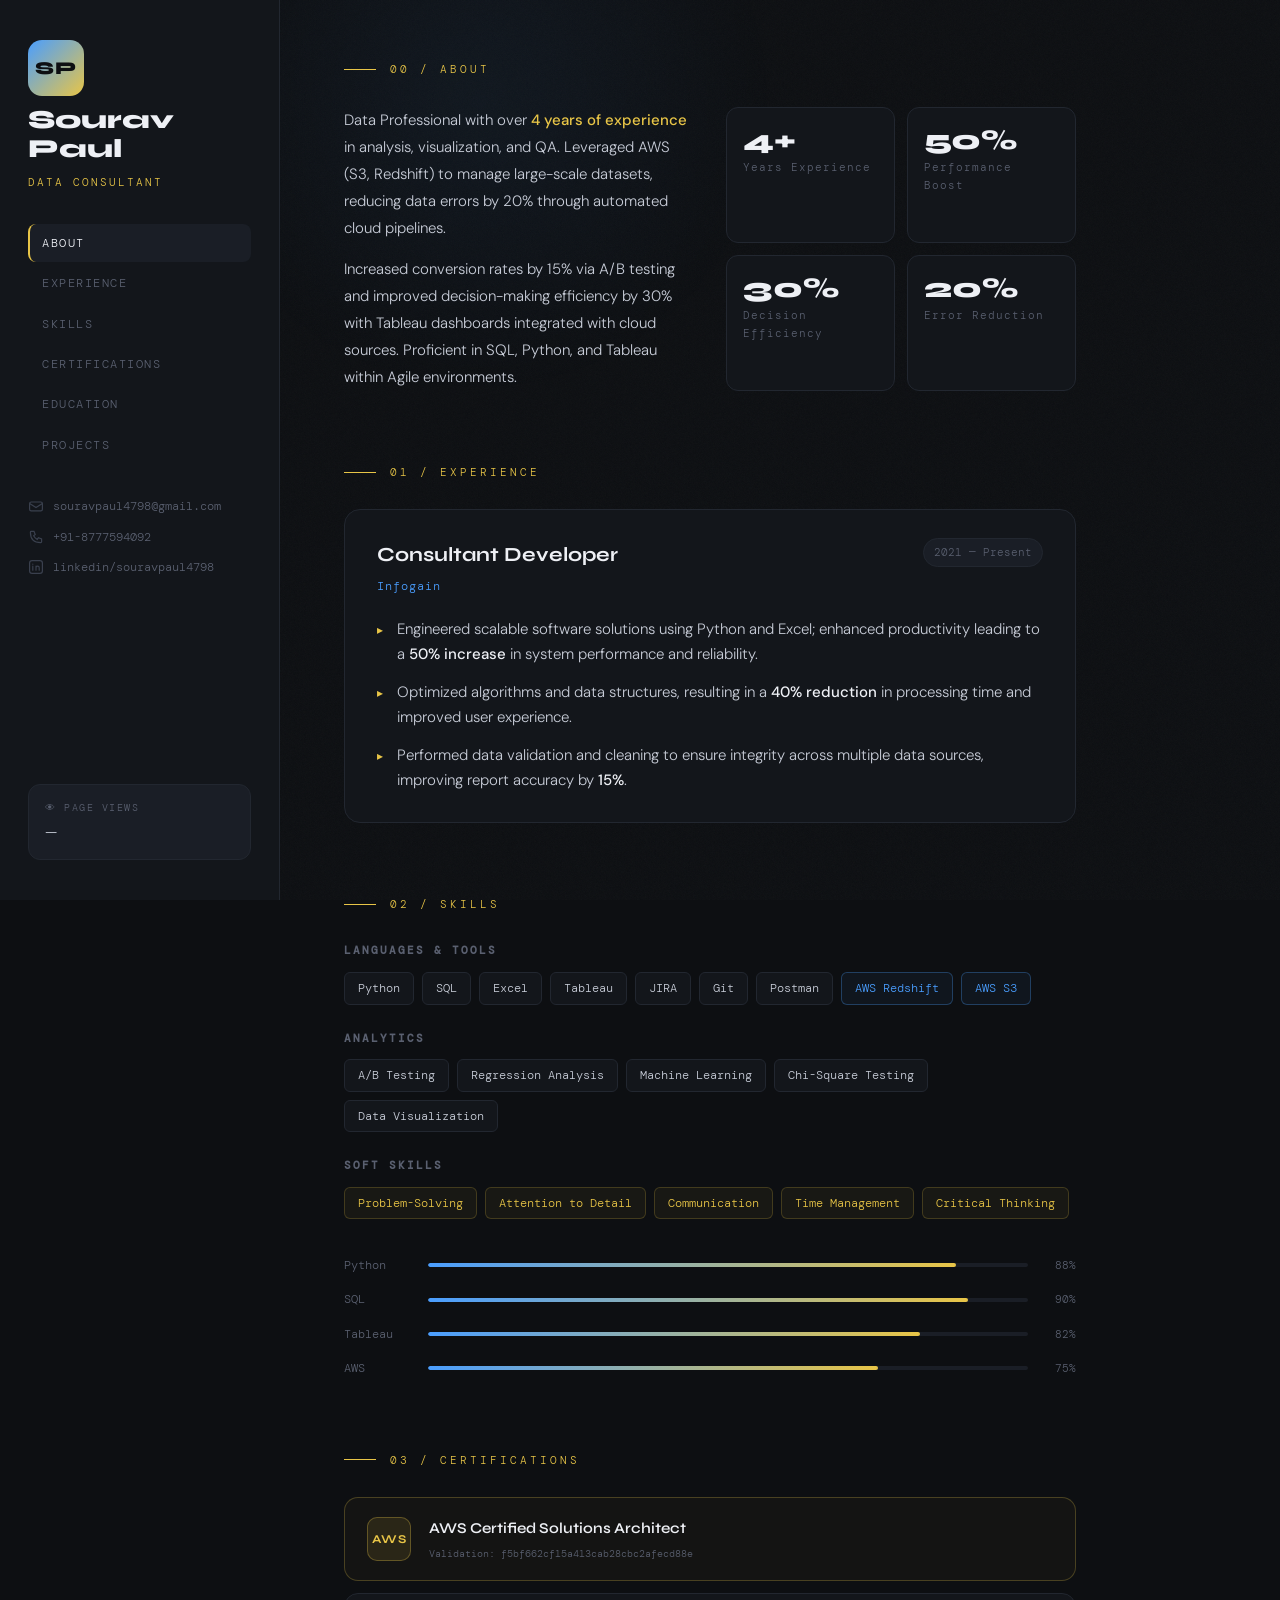
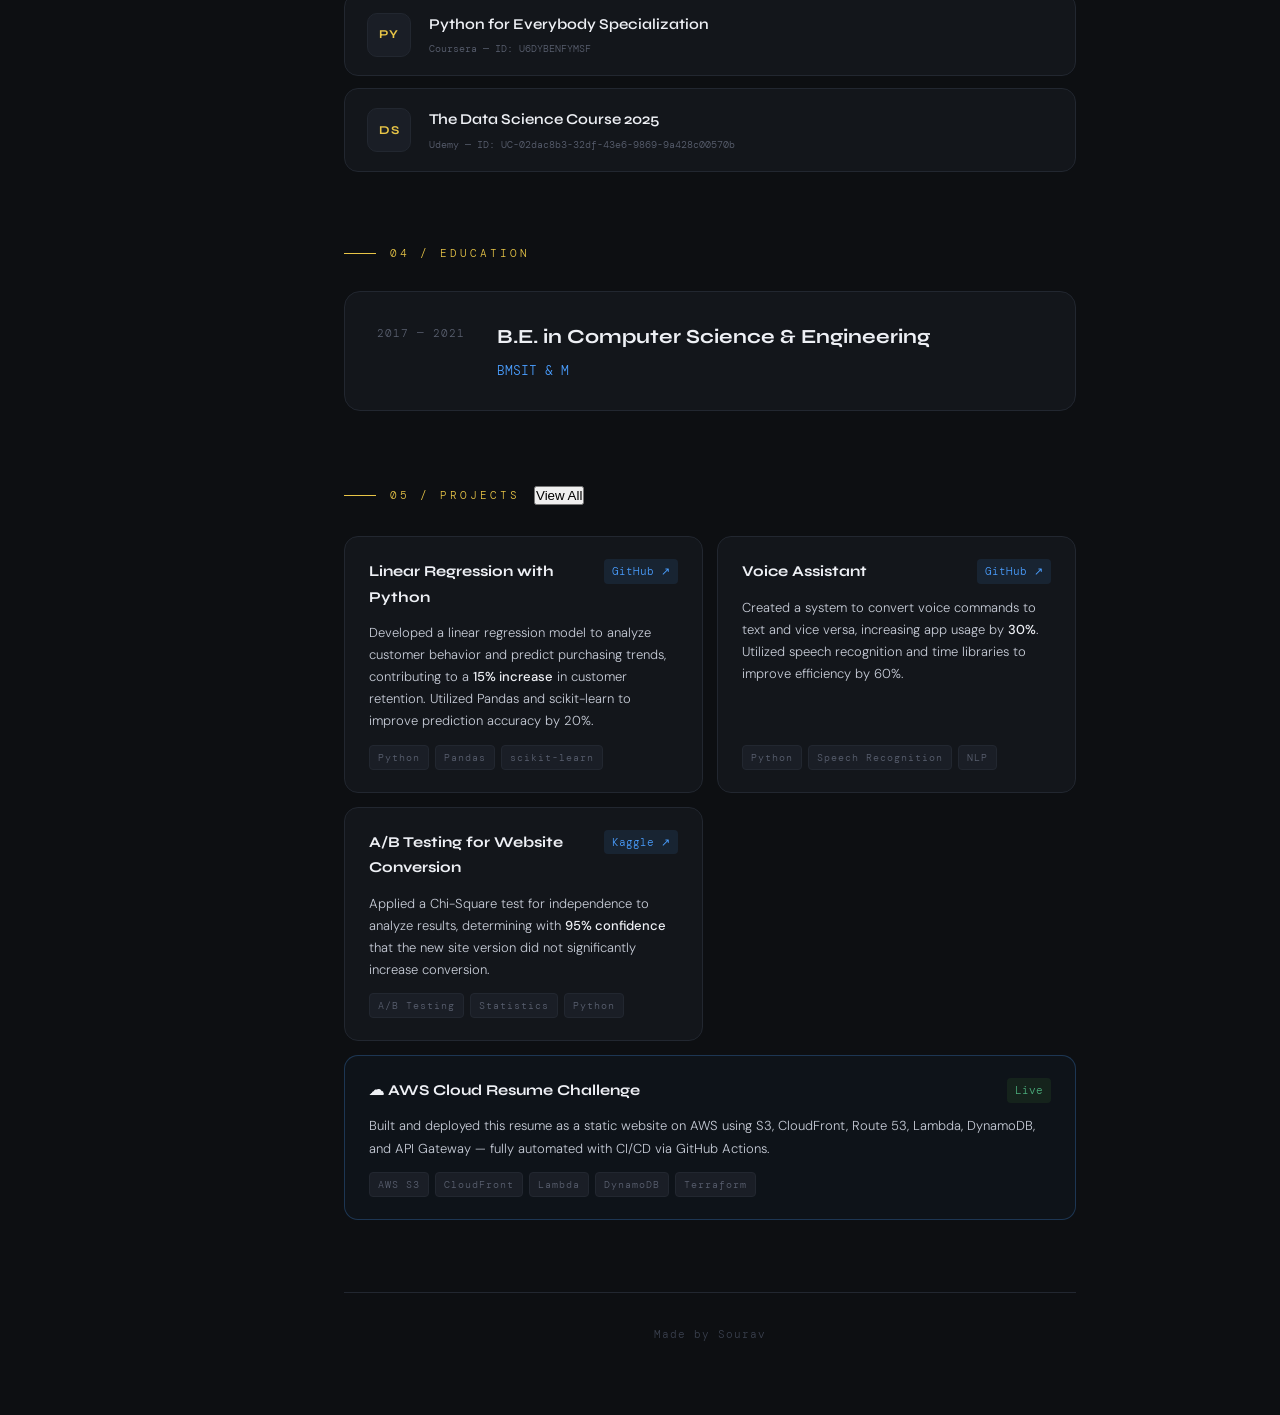
==== frontend/index.html @ 85e900c9 "Update index.html" ====
<!DOCTYPE html>
<html lang="en">
<head>
  <meta charset="UTF-8" />
  <meta name="viewport" content="width=device-width, initial-scale=2.0" />
  <title>Sourav Paul — Data Consultant</title>
  <link rel="stylesheet" href="style.css" />
  <link rel="preconnect" href="https://fonts.googleapis.com" />
  <link rel="preconnect" href="https://fonts.gstatic.com" crossorigin />
  <link href="https://fonts.googleapis.com/css2?family=Syne:wght@400;600;700;800&family=DM+Mono:wght@300;400&family=DM+Sans:wght@300;400;500&display=swap" rel="stylesheet" />
</head>
<body>

  <div class="grain"></div>
  <div>   </div>
  <div class="bg-glow"></div>

  <div class="layout">

    <!-- SIDEBAR -->
    <aside class="sidebar">
      <div class="sidebar-top">
        <div class="avatar">SP</div>
        <h1 class="name">Sourav<br/>Paul</h1>
        <p class="role">Data Consultant</p>
        
      </div>

      <nav class="sidenav">
        <a href="#about"          class="nav-item active" data-section="about">About</a>
        <a href="#experience"     class="nav-item" data-section="experience">Experience</a>
        <a href="#skills"         class="nav-item" data-section="skills">Skills</a>
        <a href="#certifications" class="nav-item" data-section="certifications">Certifications</a>
        <a href="#education"      class="nav-item" data-section="education">Education</a>
        <a href="#projects"       class="nav-item" data-section="projects">Projects</a>
      </nav>

      <div class="contact-list">
        <a href="mailto:souravpaul4798@gmail.com" class="contact-row">
          <svg viewBox="0 0 20 20" fill="none"><rect x="2" y="5" width="16" height="11" rx="2" stroke="currentColor" stroke-width="1.5"/><path d="M2 7l8 5 8-5" stroke="currentColor" stroke-width="1.5"/></svg>
          souravpaul4798@gmail.com
        </a>
        <a href="tel:+918777594092" class="contact-row">
          <svg viewBox="0 0 20 20" fill="none"><path d="M4 3h3.5l1.5 4-2 1.5a11 11 0 004.5 4.5L13 11l4 1.5V16a1 1 0 01-1 1C7.16 17 3 12.84 3 4a1 1 0 011-1z" stroke="currentColor" stroke-width="1.5"/></svg>
          +91-8777594092
        </a>
        <a href="https://linkedin.com/in/souravpaul4798" target="_blank" class="contact-row">
          <svg viewBox="0 0 20 20" fill="none"><rect x="2" y="2" width="16" height="16" rx="3" stroke="currentColor" stroke-width="1.5"/><path d="M6 9v5M6 6.5v.01M10 14v-3a2 2 0 014 0v3M10 9v5" stroke="currentColor" stroke-width="1.5" stroke-linecap="round"/></svg>
          linkedin/souravpaul4798
        </a>
      </div>

      <div class="visitor-wrap">
        <div class="visitor-box">
          <span class="visitor-label">👁 Page Views</span>
          <span class="visitor_count" id="visitor_count">—</span>
        </div>
      </div>
    </aside>

    <!-- MAIN -->
    <main class="main">

      <!-- About -->
      <section id="about" class="section reveal">
        <div class="section-label">
          <span class="label-line"></span>
          <span class="label-text">00 / About</span>
        </div>
        <div class="about-grid">
          <div class="about-text">
            <p>Data Professional with over <mark>4 years of experience</mark> in analysis, visualization, and QA. Leveraged AWS (S3, Redshift) to manage large-scale datasets, reducing data errors by 20% through automated cloud pipelines.</p>
            <p>Increased conversion rates by 15% via A/B testing and improved decision-making efficiency by 30% with Tableau dashboards integrated with cloud sources. Proficient in SQL, Python, and Tableau within Agile environments.</p>
          </div>
          <div class="stats-grid">
            <div class="stat-card">
              <span class="stat-num">4+</span>
              <span class="stat-desc">Years Experience</span>
            </div>
            <div class="stat-card">
              <span class="stat-num">50%</span>
              <span class="stat-desc">Performance Boost</span>
            </div>
            <div class="stat-card">
              <span class="stat-num">30%</span>
              <span class="stat-desc">Decision Efficiency</span>
            </div>
            <div class="stat-card">
              <span class="stat-num">20%</span>
              <span class="stat-desc">Error Reduction</span>
            </div>
          </div>
        </div>
      </section>

      <!-- Experience -->
      <section id="experience" class="section reveal">
        <div class="section-label">
          <span class="label-line"></span>
          <span class="label-text">01 / Experience</span>
        </div>
        <div class="exp-card">
          <div class="exp-header">
            <div>
              <h3 class="exp-title">Consultant Developer</h3>
              <span class="exp-company">Infogain</span>
            </div>
            <span class="exp-date">2021 — Present</span>
          </div>
          <ul class="exp-list">
            <li>Engineered scalable software solutions using Python and Excel; enhanced productivity leading to a <strong>50% increase</strong> in system performance and reliability.</li>
            <li>Optimized algorithms and data structures, resulting in a <strong>40% reduction</strong> in processing time and improved user experience.</li>
            <li>Performed data validation and cleaning to ensure integrity across multiple data sources, improving report accuracy by <strong>15%</strong>.</li>
          </ul>
        </div>
      </section>

      <!-- Skills -->
      <section id="skills" class="section reveal">
        <div class="section-label">
          <span class="label-line"></span>
          <span class="label-text">02 / Skills</span>
        </div>
        <div class="skills-grid">
          <div class="skill-group">
            <h4 class="skill-group-title">Languages &amp; Tools</h4>
            <div class="tag-row">
              <span class="tag">Python</span>
              <span class="tag">SQL</span>
              <span class="tag">Excel</span>
              <span class="tag">Tableau</span>
              <span class="tag">JIRA</span>
              <span class="tag">Git</span>
              <span class="tag">Postman</span>
              <span class="tag tag-accent">AWS Redshift</span>
              <span class="tag tag-accent">AWS S3</span>
            </div>
          </div>
          <div class="skill-group">
            <h4 class="skill-group-title">Analytics</h4>
            <div class="tag-row">
              <span class="tag">A/B Testing</span>
              <span class="tag">Regression Analysis</span>
              <span class="tag">Machine Learning</span>
              <span class="tag">Chi-Square Testing</span>
              <span class="tag">Data Visualization</span>
            </div>
          </div>
          <div class="skill-group">
            <h4 class="skill-group-title">Soft Skills</h4>
            <div class="tag-row">
              <span class="tag soft">Problem-Solving</span>
              <span class="tag soft">Attention to Detail</span>
              <span class="tag soft">Communication</span>
              <span class="tag soft">Time Management</span>
              <span class="tag soft">Critical Thinking</span>
            </div>
          </div>
        </div>
        <div class="proficiency-bars">
          <div class="bar-item">
            <span class="bar-label">Python</span>
            <div class="bar-track"><div class="bar-fill" style="--w:88%"></div></div>
            <span class="bar-pct">88%</span>
          </div>
          <div class="bar-item">
            <span class="bar-label">SQL</span>
            <div class="bar-track"><div class="bar-fill" style="--w:90%"></div></div>
            <span class="bar-pct">90%</span>
          </div>
          <div class="bar-item">
            <span class="bar-label">Tableau</span>
            <div class="bar-track"><div class="bar-fill" style="--w:82%"></div></div>
            <span class="bar-pct">82%</span>
          </div>
          <div class="bar-item">
            <span class="bar-label">AWS</span>
            <div class="bar-track"><div class="bar-fill" style="--w:75%"></div></div>
            <span class="bar-pct">75%</span>
          </div>
        </div>
      </section>

      <!-- Certifications -->
      <section id="certifications" class="section reveal">
        <div class="section-label">
          <span class="label-line"></span>
          <span class="label-text">03 / Certifications</span>
        </div>
        <div class="cert-grid">
          <div class="cert-card featured">
            <div class="cert-badge">AWS</div>
            <div class="cert-info">
              <h4>AWS Certified Solutions Architect</h4>
              <p class="cert-id">Validation: f5bf662cf15a413cab28cbc2afecd88e</p>
            </div>
          </div>
          <div class="cert-card">
            <div class="cert-badge">PY</div>
            <div class="cert-info">
              <h4>Python for Everybody Specialization</h4>
              <p class="cert-id">Coursera — ID: U6DYBENFYMSF</p>
            </div>
          </div>
          <div class="cert-card">
            <div class="cert-badge">DS</div>
            <div class="cert-info">
              <h4>The Data Science Course 2025</h4>
              <p class="cert-id">Udemy — ID: UC-02dac8b3-32df-43e6-9869-9a428c00570b</p>
            </div>
          </div>
        </div>
      </section>

      <!-- Education -->
      <section id="education" class="section reveal">
        <div class="section-label">
          <span class="label-line"></span>
          <span class="label-text">04 / Education</span>
        </div>
        <div class="edu-card">
          <div class="edu-left">
            <span class="edu-year">2017 — 2021</span>
          </div>
          <div class="edu-right">
            <h3 class="edu-degree">B.E. in Computer Science &amp; Engineering</h3>
            <p class="edu-school">BMSIT &amp; M</p>
          </div>
        </div>
      </section>

      <!-- Projects -->
      <section id="projects" class="section reveal">
        <div class="section-label">
          <span class="label-line"></span>
          <span class="label-text">05 / Projects</span> 
          <a href="SouravPaul82.github.io">
          <button class="button-64" style="margin-left: auto;">
            <span class="text">View All</span>
          </button>
          </a>
          
        </div>
        <div class="project-grid">
          <div class="project-card">
            <div class="project-top">
              <h4 class="project-title">Linear Regression with Python</h4>
              <a href="https://github.com/souravpaul4798/Linear-Regression" target="_blank" class="project-link">GitHub ↗</a>
            </div>
            <p>Developed a linear regression model to analyze customer behavior and predict purchasing trends, contributing to a <strong>15% increase</strong> in customer retention. Utilized Pandas and scikit-learn to improve prediction accuracy by 20%.</p>
            <div class="project-tags">
              <span>Python</span><span>Pandas</span><span>scikit-learn</span>
            </div>
          </div>
          <div class="project-card">
            <div class="project-top">
              <h4 class="project-title">Voice Assistant</h4>
              <a href="https://github.com/souravpaul4798/HomeMadealexa" target="_blank" class="project-link">GitHub ↗</a>
            </div>
            <p>Created a system to convert voice commands to text and vice versa, increasing app usage by <strong>30%</strong>. Utilized speech recognition and time libraries to improve efficiency by 60%.</p>
            <div class="project-tags">
              <span>Python</span><span>Speech Recognition</span><span>NLP</span>
            </div>
          </div>
          <div class="project-card">
            <div class="project-top">
              <h4 class="project-title">A/B Testing for Website Conversion</h4>
              <a href="#" class="project-link">Kaggle ↗</a>
            </div>
            <p>Applied a Chi-Square test for independence to analyze results, determining with <strong>95% confidence</strong> that the new site version did not significantly increase conversion.</p>
            <div class="project-tags">
              <span>A/B Testing</span><span>Statistics</span><span>Python</span>
            </div>
          </div>
          <div class="project-card featured-project">
            <div class="project-top">
              <h4 class="project-title">☁ AWS Cloud Resume Challenge</h4>
              <span class="project-link live">Live</span>
            </div>
            <p>Built and deployed this resume as a static website on AWS using S3, CloudFront, Route 53, Lambda, DynamoDB, and API Gateway — fully automated with CI/CD via GitHub Actions.</p>
            <div class="project-tags">
              <span>AWS S3</span><span>CloudFront</span><span>Lambda</span><span>DynamoDB</span><span>Terraform</span>
            </div>
          </div>
        </div>
      </section>

      <footer class="footer">
        <p>Made by Sourav</strong> </p>
      </footer>

    </main>
  </div>

  <script src="main.js"></script>
</body>
</html>
---- frontend/style.css ----
/* ─────────────────────────────────────────────
   SOURAV PAUL — Cloud Resume CSS
   Aesthetic: Dark editorial / industrial refined
───────────────────────────────────────────── */

:root {
  --bg:        #0d0f12;
  --bg2:       #13161b;
  --bg3:       #1a1e26;
  --border:    #222730;
  --text:      #c8cdd8;
  --text-dim:  #5a6070;
  --text-mute: #3a404e;
  --accent:    #e8c547;
  --accent2:   #4a9eff;
  --white:     #eef0f5;
  --sidebar-w: 280px;
  --font-head: 'Syne', sans-serif;
  --font-body: 'DM Sans', sans-serif;
  --font-mono: 'DM Mono', monospace;
}

*, *::before, *::after { box-sizing: border-box; margin: 0; padding: 0; }

html { scroll-behavior: smooth; }

body {
  background: var(--bg);
  color: var(--text);
  font-family: var(--font-body);
  font-weight: 300;
  font-size: 15px;
  line-height: 1.7;
  min-height: 100vh;
  overflow-x: hidden;
}

/* ── Texture & Glow ── */
.grain {
  position: fixed; inset: 0; z-index: 0; pointer-events: none;
  opacity: .035;
  background-image: url("data:image/svg+xml,%3Csvg viewBox='0 0 256 256' xmlns='http://www.w3.org/2000/svg'%3E%3Cfilter id='noise'%3E%3CfeTurbulence type='fractalNoise' baseFrequency='0.9' numOctaves='4' stitchTiles='stitch'/%3E%3C/filter%3E%3Crect width='100%25' height='100%25' filter='url(%23noise)'/%3E%3C/svg%3E");
  background-repeat: repeat;
  background-size: 128px;
}
.bg-glow {
  position: fixed; top: -200px; left: calc(var(--sidebar-w) - 100px);
  width: 600px; height: 600px; z-index: 0; pointer-events: none;
  background: radial-gradient(circle, rgba(74,158,255,.06) 0%, transparent 70%);
  border-radius: 50%;
}

/* ── Layout ── */
.layout {
  position: relative; z-index: 1;
  display: flex;
  min-height: 100vh;
}

/* ══════════════════════
   SIDEBAR
══════════════════════ */
.sidebar {
  width: var(--sidebar-w);
  min-height: 100vh;
  position: sticky;
  top: 0;
  height: 100vh;
  overflow-y: auto;
  background: var(--bg2);
  border-right: 1px solid var(--border);
  display: flex;
  flex-direction: column;
  padding: 40px 28px;
  gap: 32px;
  flex-shrink: 0;
  scrollbar-width: none;
}
.sidebar::-webkit-scrollbar { display: none; }

.sidebar-top { display: flex; flex-direction: column; gap: 10px; }

.avatar {
  width: 56px; height: 56px;
  background: linear-gradient(135deg, var(--accent2), var(--accent));
  border-radius: 14px;
  display: flex; align-items: center; justify-content: center;
  font-family: var(--font-head);
  font-weight: 800; font-size: 18px;
  color: #0d0f12;
  letter-spacing: 1px;
  animation: fadeDown .6s ease both;
}

.name {
  font-family: var(--font-head);
  font-weight: 800;
  font-size: 26px;
  line-height: 1.1;
  color: var(--white);
  animation: fadeDown .6s .1s ease both;
}

.role {
  font-family: var(--font-mono);
  font-size: 11px;
  color: var(--accent);
  letter-spacing: 2px;
  text-transform: uppercase;
  animation: fadeDown .6s .2s ease both;
}

.role-tag {
  display: inline-flex; align-items: center; gap: 7px;
  font-size: 11px; color: var(--text-dim);
  font-family: var(--font-mono);
  animation: fadeDown .6s .3s ease both;
}
.dot {
  width: 7px; height: 7px; border-radius: 50%;
  background: #4caf7d;
  box-shadow: 0 0 6px #4caf7d;
  animation: pulse 2s infinite;
}
@keyframes pulse {
  0%, 100% { opacity: 1; }
  50% { opacity: .4; }
}

/* Nav */
.sidenav {
  display: flex; flex-direction: column; gap: 2px;
  animation: fadeDown .6s .4s ease both;
}
.nav-item {
  display: block;
  padding: 9px 12px;
  font-family: var(--font-mono);
  font-size: 12px;
  color: var(--text-dim);
  text-decoration: none;
  letter-spacing: 1.5px;
  text-transform: uppercase;
  border-radius: 8px;
  border-left: 2px solid transparent;
  transition: all .2s;
}
.nav-item:hover, .nav-item.active {
  color: var(--white);
  background: var(--bg3);
  border-left-color: var(--accent);
}

/* Contact */
.contact-list {
  display: flex; flex-direction: column; gap: 10px;
  animation: fadeDown .6s .5s ease both;
}
.contact-row {
  display: flex; align-items: center; gap: 9px;
  font-size: 12px; color: var(--text-dim);
  text-decoration: none;
  font-family: var(--font-mono);
  transition: color .2s;
  word-break: break-all;
}
.contact-row svg { width: 16px; height: 16px; flex-shrink: 0; color: var(--text-mute); }
.contact-row:hover { color: var(--accent2); }
.contact-row:hover svg { color: var(--accent2); }

/* Visitor Counter */
.visitor-wrap { margin-top: auto; animation: fadeDown .6s .6s ease both; }
.visitor-box {
  background: var(--bg3);
  border: 1px solid var(--border);
  border-radius: 12px;
  padding: 14px 16px;
  display: flex; flex-direction: column; gap: 4px;
}
.visitor-label { font-family: var(--font-mono); font-size: 10px; color: var(--text-dim); letter-spacing: 1.5px; text-transform: uppercase; }
.visitor-count { font-family: var(--font-head); font-size: 28px; font-weight: 700; color: var(--accent); line-height: 1; }

/* ══════════════════════
   MAIN
══════════════════════ */
.main {
  flex: 1;
  padding: 60px 64px;
  max-width: 860px;
  display: flex;
  flex-direction: column;
  gap: 72px;
}

/* ── Section ── */
.section { display: flex; flex-direction: column; gap: 28px; }

.section-label {
  display: flex; align-items: center; gap: 14px;
}
.label-line {
  display: block; height: 1px; width: 32px;
  background: var(--accent);
}
.label-text {
  font-family: var(--font-mono);
  font-size: 11px;
  color: var(--accent);
  letter-spacing: 3px;
  text-transform: uppercase;
}

/* ── Reveal animation ── */
.reveal { opacity: 0; transform: translateY(24px); transition: opacity .6s ease, transform .6s ease; }
.reveal.visible { opacity: 1; transform: none; }

/* ── About ── */
.about-grid { display: grid; grid-template-columns: 1fr 1fr; gap: 32px; }
.about-text { display: flex; flex-direction: column; gap: 14px; }
.about-text p { color: var(--text); line-height: 1.8; }
.about-text mark { background: none; color: var(--accent); font-weight: 500; }

.stats-grid { display: grid; grid-template-columns: 1fr 1fr; gap: 12px; }
.stat-card {
  background: var(--bg2);
  border: 1px solid var(--border);
  border-radius: 12px;
  padding: 18px 16px;
  display: flex; flex-direction: column; gap: 4px;
  transition: border-color .2s, transform .2s;
}
.stat-card:hover { border-color: var(--accent2); transform: translateY(-2px); }
.stat-num { font-family: var(--font-head); font-size: 28px; font-weight: 800; color: var(--white); line-height: 1; }
.stat-desc { font-size: 11px; color: var(--text-dim); font-family: var(--font-mono); letter-spacing: 1px; }

/* ── Experience ── */
.exp-card {
  background: var(--bg2);
  border: 1px solid var(--border);
  border-radius: 16px;
  padding: 28px 32px;
  transition: border-color .2s;
}
.exp-card:hover { border-color: var(--border); border-color: #2e3440; }
.exp-header { display: flex; justify-content: space-between; align-items: flex-start; margin-bottom: 20px; gap: 16px; }
.exp-title { font-family: var(--font-head); font-size: 20px; font-weight: 700; color: var(--white); }
.exp-company { font-family: var(--font-mono); font-size: 12px; color: var(--accent2); letter-spacing: 1px; display: block; margin-top: 4px; }
.exp-date { font-family: var(--font-mono); font-size: 11px; color: var(--text-dim); white-space: nowrap; background: var(--bg3); padding: 4px 10px; border-radius: 20px; border: 1px solid var(--border); }
.exp-list { list-style: none; display: flex; flex-direction: column; gap: 12px; }
.exp-list li {
  padding-left: 20px;
  position: relative;
  color: var(--text);
  line-height: 1.7;
}
.exp-list li::before {
  content: '▸';
  position: absolute; left: 0;
  color: var(--accent); font-size: 12px; top: 3px;
}
.exp-list strong { color: var(--white); font-weight: 500; }

/* ── Skills ── */
.skills-grid { display: flex; flex-direction: column; gap: 24px; }
.skill-group { display: flex; flex-direction: column; gap: 12px; }
.skill-group-title { font-family: var(--font-mono); font-size: 11px; color: var(--text-dim); letter-spacing: 2px; text-transform: uppercase; }

.tag-row { display: flex; flex-wrap: wrap; gap: 8px; }
.tag {
  padding: 5px 13px;
  background: var(--bg2);
  border: 1px solid var(--border);
  border-radius: 6px;
  font-size: 12px;
  color: var(--text);
  font-family: var(--font-mono);
  transition: all .2s;
}
.tag:hover { border-color: var(--text-dim); color: var(--white); }
.tag.tag-accent { border-color: rgba(74,158,255,.3); color: var(--accent2); background: rgba(74,158,255,.05); }
.tag.soft { border-color: rgba(232,197,71,.2); color: var(--accent); background: rgba(232,197,71,.05); }

/* Bars */
.proficiency-bars { display: flex; flex-direction: column; gap: 14px; margin-top: 8px; }
.bar-item { display: flex; align-items: center; gap: 14px; }
.bar-label { font-family: var(--font-mono); font-size: 12px; color: var(--text-dim); width: 70px; flex-shrink: 0; }
.bar-track { flex: 1; height: 4px; background: var(--bg3); border-radius: 4px; overflow: hidden; }
.bar-fill {
  height: 100%;
  width: 0;
  background: linear-gradient(90deg, var(--accent2), var(--accent));
  border-radius: 4px;
  transition: width 1.2s cubic-bezier(.4,0,.2,1);
}
.bar-pct { font-family: var(--font-mono); font-size: 11px; color: var(--text-dim); width: 34px; text-align: right; }

/* ── Certifications ── */
.cert-grid { display: flex; flex-direction: column; gap: 12px; }
.cert-card {
  display: flex; align-items: center; gap: 18px;
  background: var(--bg2);
  border: 1px solid var(--border);
  border-radius: 14px;
  padding: 18px 22px;
  transition: border-color .2s, transform .2s;
}
.cert-card:hover { transform: translateX(4px); border-color: #2e3440; }
.cert-card.featured { border-color: rgba(232,197,71,.25); background: rgba(232,197,71,.03); }
.cert-badge {
  width: 44px; height: 44px; border-radius: 10px;
  background: var(--bg3);
  border: 1px solid var(--border);
  display: flex; align-items: center; justify-content: center;
  font-family: var(--font-head); font-weight: 700; font-size: 12px;
  color: var(--accent); flex-shrink: 0;
  letter-spacing: 1px;
}
.cert-card.featured .cert-badge { background: rgba(232,197,71,.1); border-color: rgba(232,197,71,.3); }
.cert-info h4 { font-family: var(--font-head); font-size: 15px; font-weight: 600; color: var(--white); }
.cert-id { font-family: var(--font-mono); font-size: 10px; color: var(--text-dim); margin-top: 3px; word-break: break-all; }

/* ── Education ── */
.edu-card {
  display: flex; gap: 32px; align-items: flex-start;
  background: var(--bg2); border: 1px solid var(--border);
  border-radius: 16px; padding: 28px 32px;
}
.edu-left { flex-shrink: 0; }
.edu-year { font-family: var(--font-mono); font-size: 11px; color: var(--text-dim); letter-spacing: 1px; white-space: nowrap; }
.edu-degree { font-family: var(--font-head); font-size: 20px; font-weight: 700; color: var(--white); }
.edu-school { font-family: var(--font-mono); font-size: 13px; color: var(--accent2); margin-top: 6px; }

/* ── Projects ── */
.project-grid { display: grid; grid-template-columns: 1fr 1fr; gap: 14px; }
.project-card {
  background: var(--bg2);
  border: 1px solid var(--border);
  border-radius: 14px;
  padding: 22px 24px;
  display: flex; flex-direction: column; gap: 12px;
  transition: border-color .2s, transform .2s;
}
.project-card:hover { border-color: #2e3440; transform: translateY(-3px); }
.project-card.featured-project { border-color: rgba(74,158,255,.25); background: rgba(74,158,255,.03); grid-column: span 2; }

.project-top { display: flex; justify-content: space-between; align-items: flex-start; gap: 8px; }
.project-title { font-family: var(--font-head); font-size: 15px; font-weight: 700; color: var(--white); }
.project-link {
  font-family: var(--font-mono); font-size: 11px; color: var(--accent2);
  text-decoration: none; white-space: nowrap;
  background: rgba(74,158,255,.1); padding: 3px 8px; border-radius: 4px;
  transition: background .2s;
}
.project-link:hover { background: rgba(74,158,255,.2); }
.project-link.live { color: #4caf7d; background: rgba(76,175,61,.1); }

.project-card p { font-size: 13px; color: var(--text); line-height: 1.7; flex: 1; }
.project-card strong { color: var(--white); font-weight: 500; }

.project-tags { display: flex; flex-wrap: wrap; gap: 6px; }
.project-tags span {
  font-family: var(--font-mono); font-size: 10px; letter-spacing: 1px;
  padding: 3px 8px; background: var(--bg3);
  border: 1px solid var(--border); border-radius: 4px; color: var(--text-dim);
}

/* ── Footer ── */
.footer {
  padding: 32px 0 12px;
  border-top: 1px solid var(--border);
  font-family: var(--font-mono);
  font-size: 11px;
  color: var(--text-mute);
  text-align: center;
  letter-spacing: 1px;
}
.footer strong { color: var(--text-dim); font-weight: 400; }

/* ── Keyframes ── */
@keyframes fadeDown {
  from { opacity: 0; transform: translateY(-12px); }
  to   { opacity: 1; transform: none; }
}

/* ── Responsive ── */
@media (max-width: 900px) {
  .main { padding: 40px 32px; }
  .about-grid { grid-template-columns: 1fr; }
  .project-grid { grid-template-columns: 1fr; }
  .project-card.featured-project { grid-column: span 1; }
}

@media (max-width: 720px) {
  :root { --sidebar-w: 100%; }
  .layout { flex-direction: column; }
  .sidebar { position: static; height: auto; width: 100%; border-right: none; border-bottom: 1px solid var(--border); padding: 28px 24px; }
  .sidenav { flex-direction: row; flex-wrap: wrap; gap: 4px; }
  .nav-item { border-left: none; border-bottom: 2px solid transparent; padding: 6px 10px; }
  .nav-item:hover, .nav-item.active { border-left-color: transparent; border-bottom-color: var(--accent); }
  .visitor-wrap { display: none; }
  .main { padding: 32px 20px; }
  .exp-header { flex-direction: column; }
  .edu-card { flex-direction: column; gap: 8px; }
  .stats-grid { grid-template-columns: 1fr 1fr; }
}


/* CSS */
/* ── Custom Gradient Button ── */
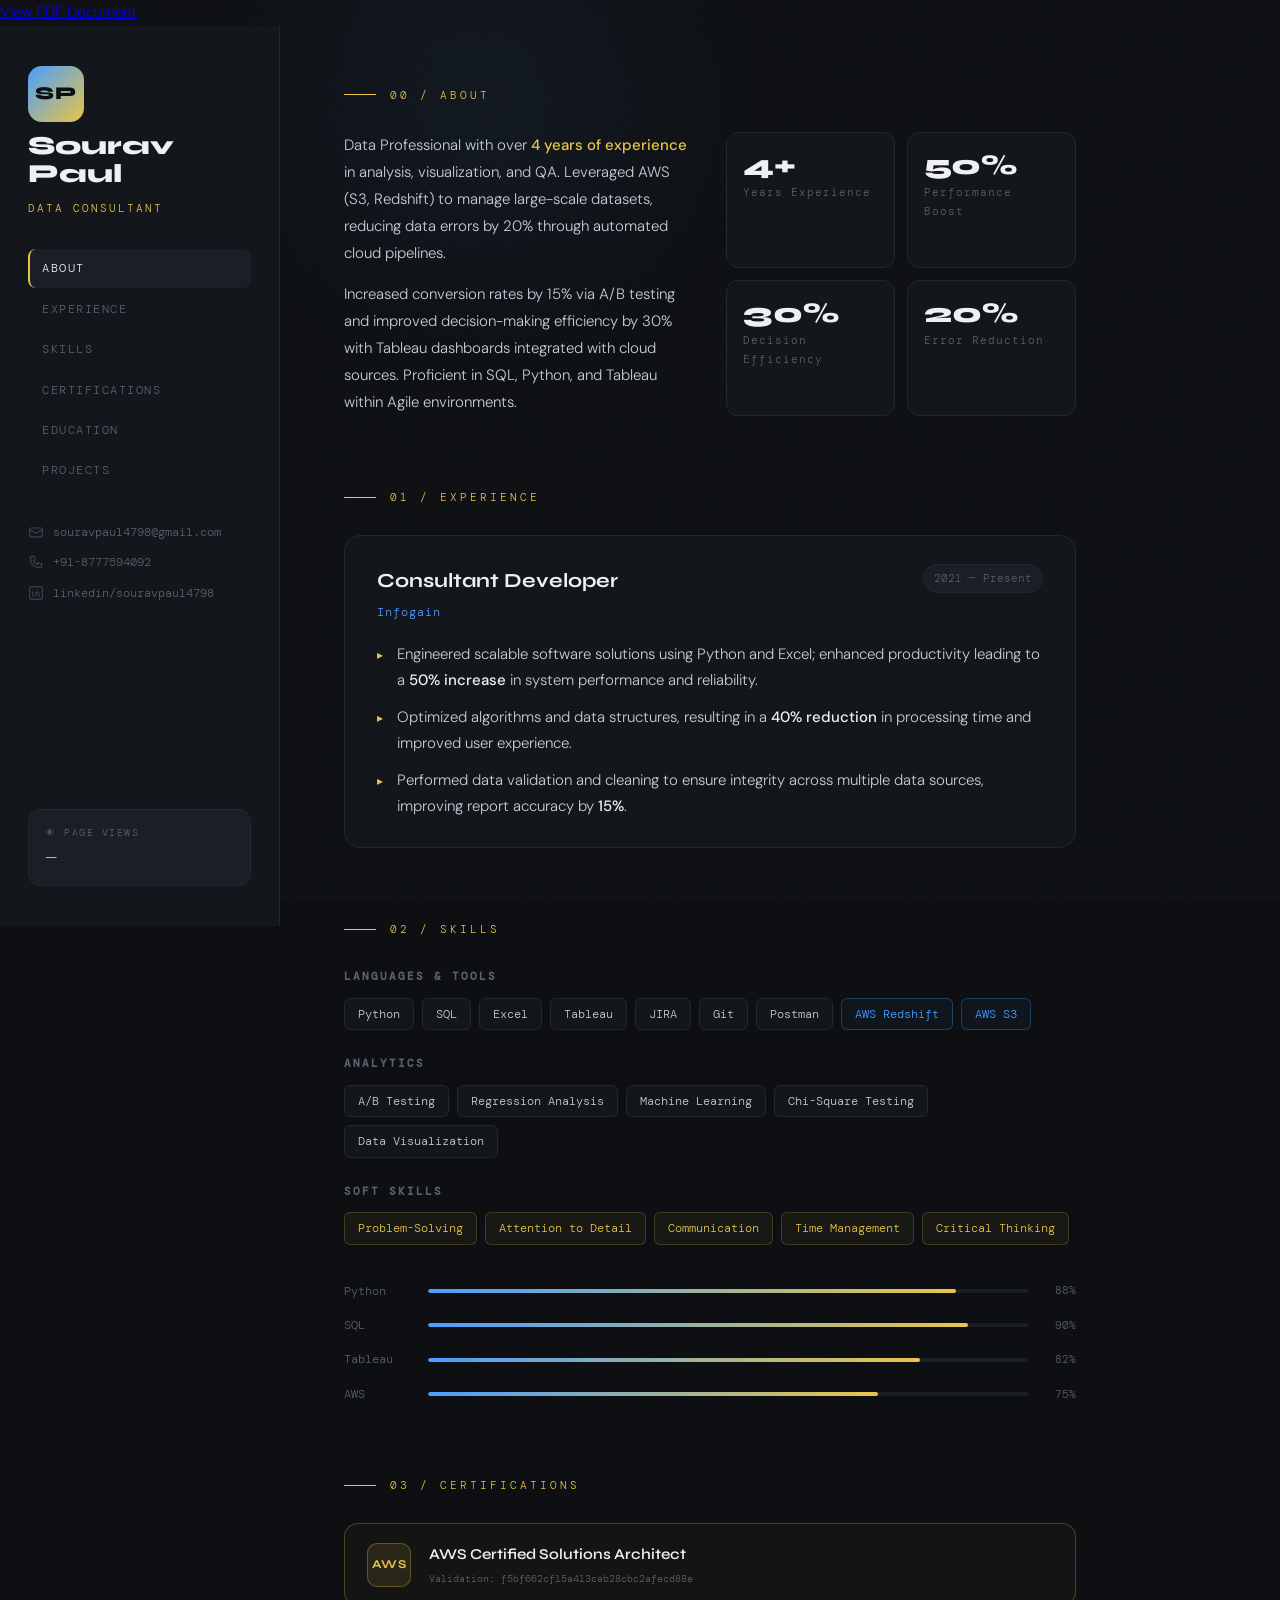
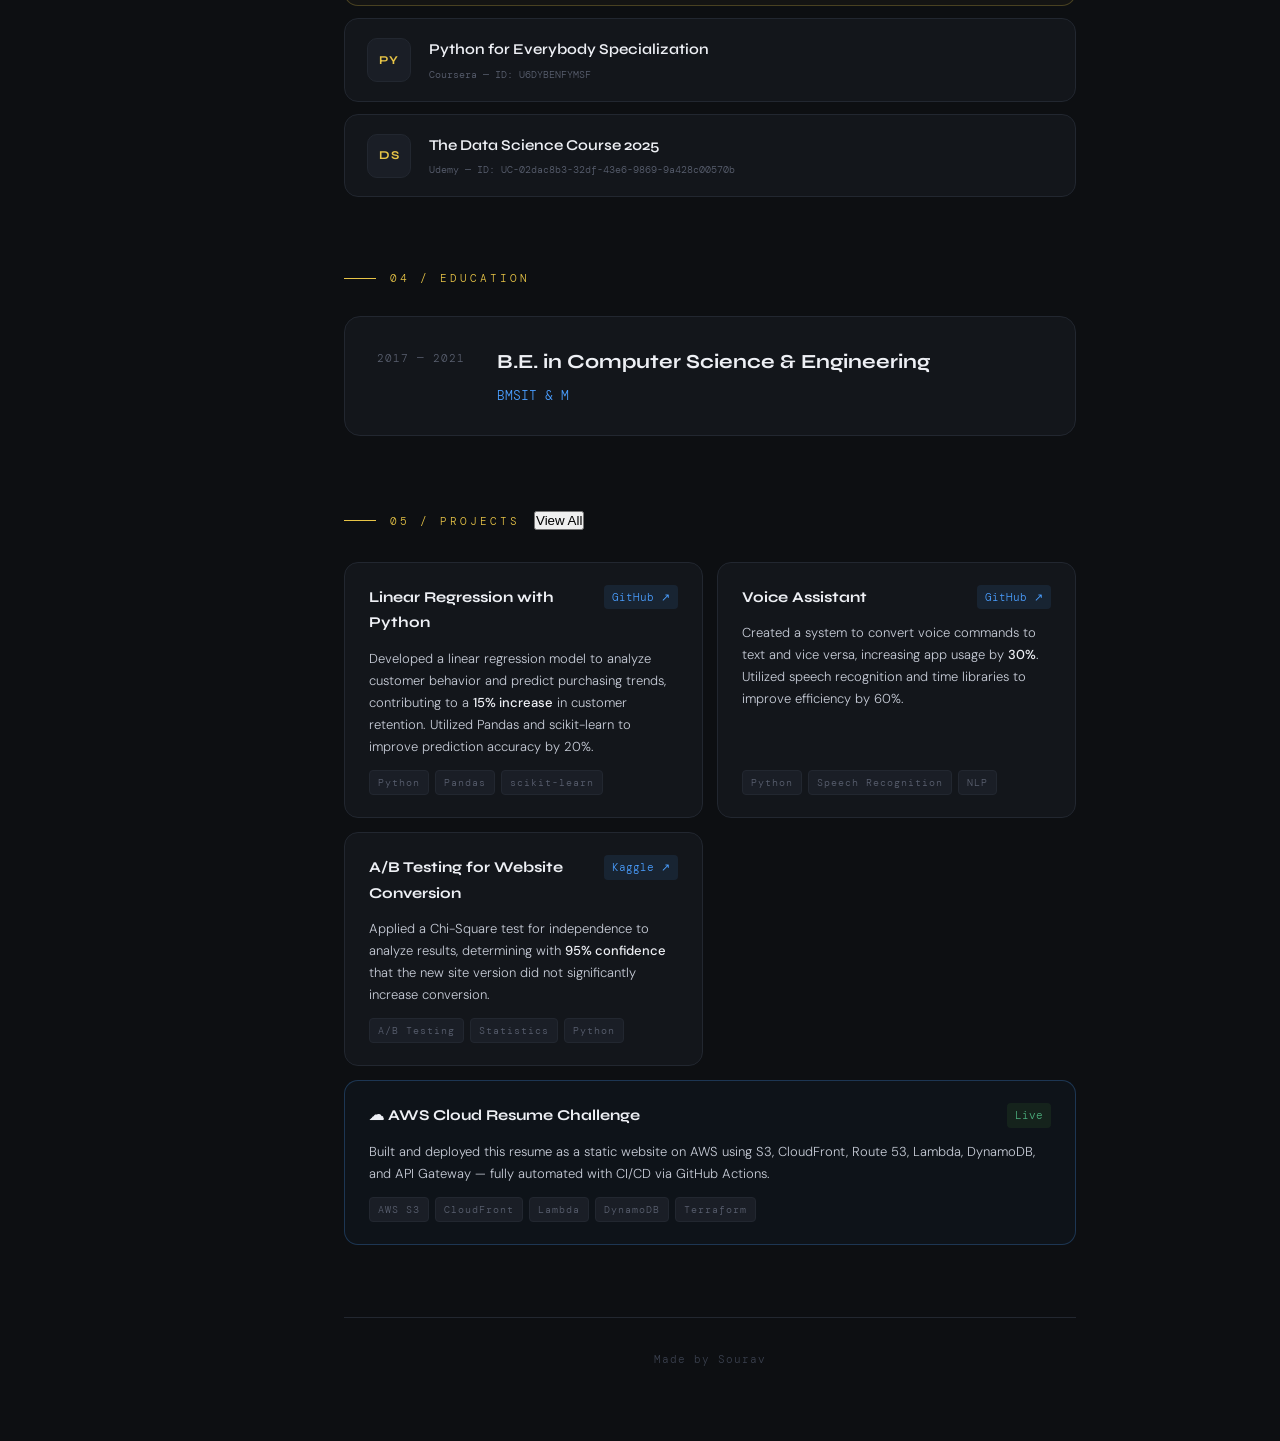
==== commit 0a47face: "Update index.html" ====
--- a/frontend/index.html
+++ b/frontend/index.html
@@ -4,6 +4,8 @@
   <meta charset="UTF-8" />
   <meta name="viewport" content="width=device-width, initial-scale=2.0" />
   <title>Sourav Paul — Data Consultant</title>
+  <a href="Resume.pdf" target="_blank">View PDF Document</a>
+
   <link rel="stylesheet" href="style.css" />
   <link rel="preconnect" href="https://fonts.googleapis.com" />
   <link rel="preconnect" href="https://fonts.gstatic.com" crossorigin />
@@ -234,7 +236,7 @@
         <div class="section-label">
           <span class="label-line"></span>
           <span class="label-text">05 / Projects</span> 
-          <a href="SouravPaul82.github.io">
+          <a href="https://souravpaul82.github.io/">
           <button class="button-64" style="margin-left: auto;">
             <span class="text">View All</span>
           </button>
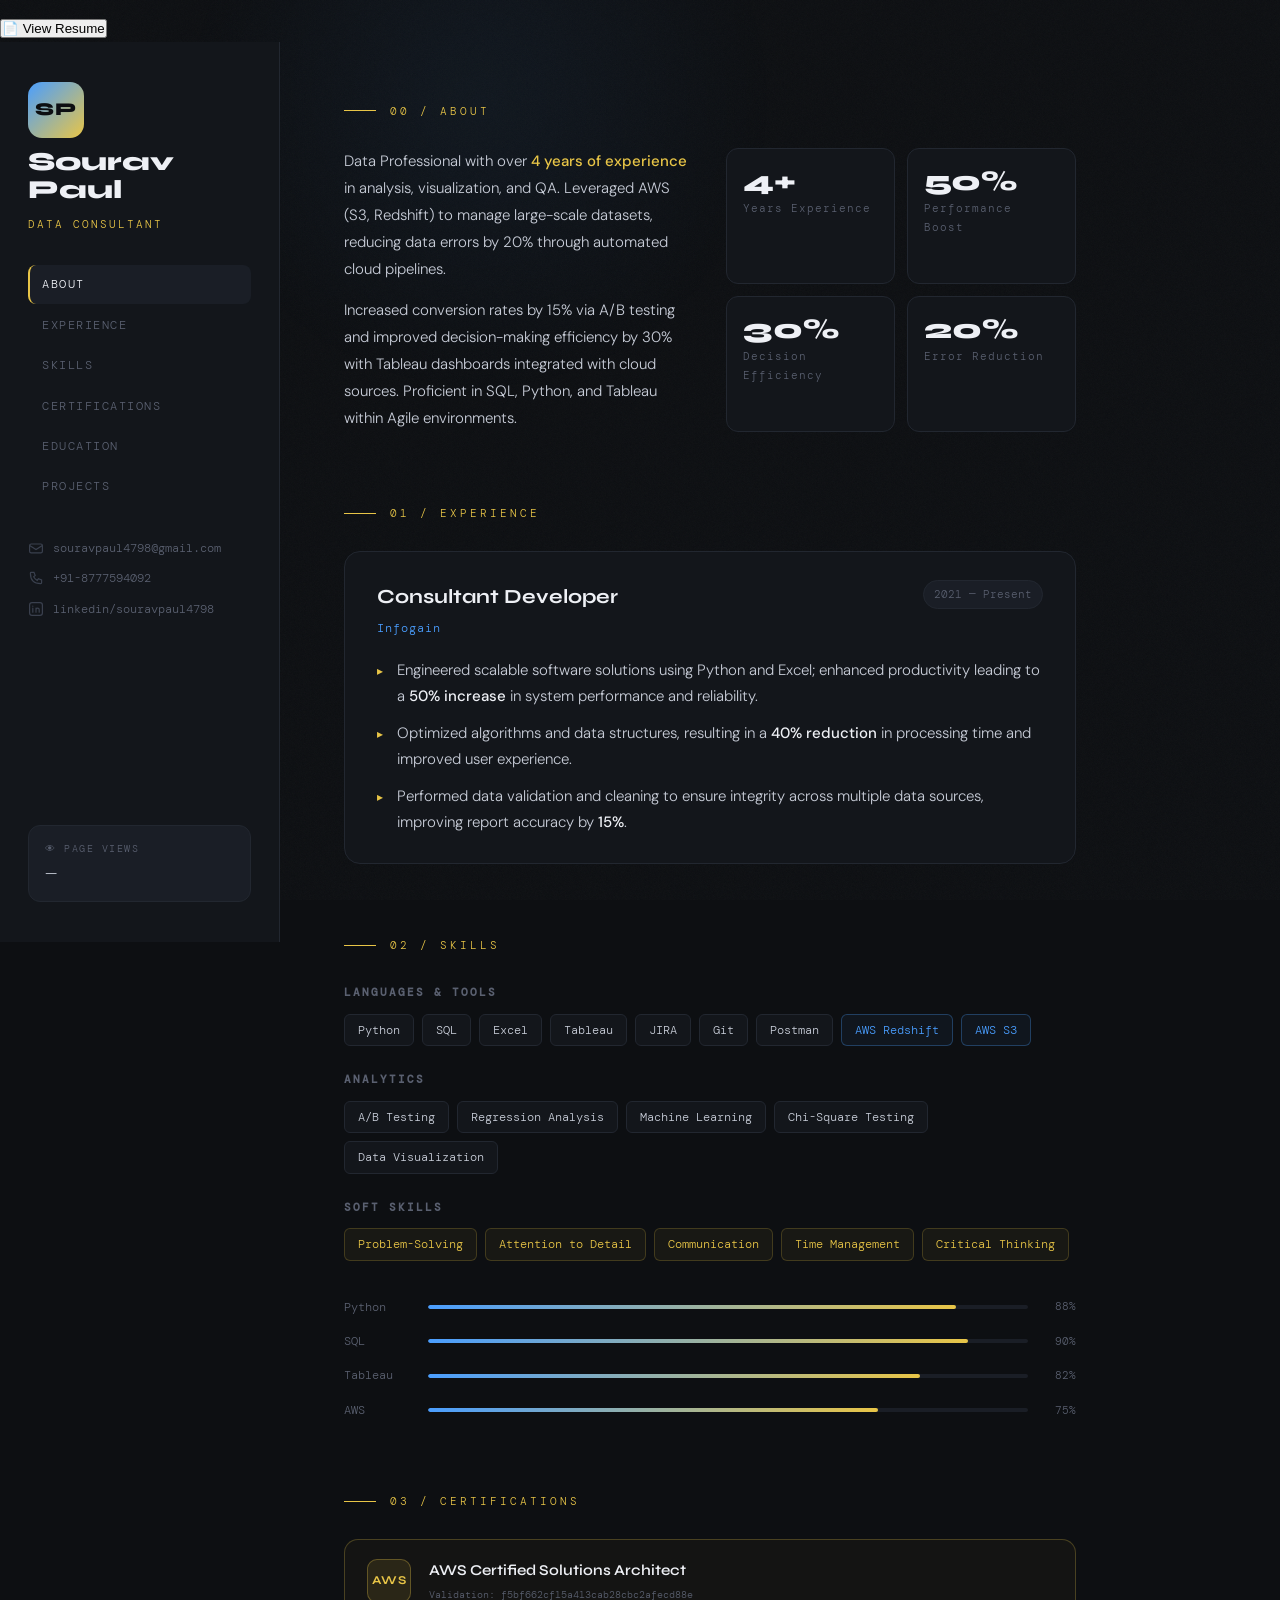
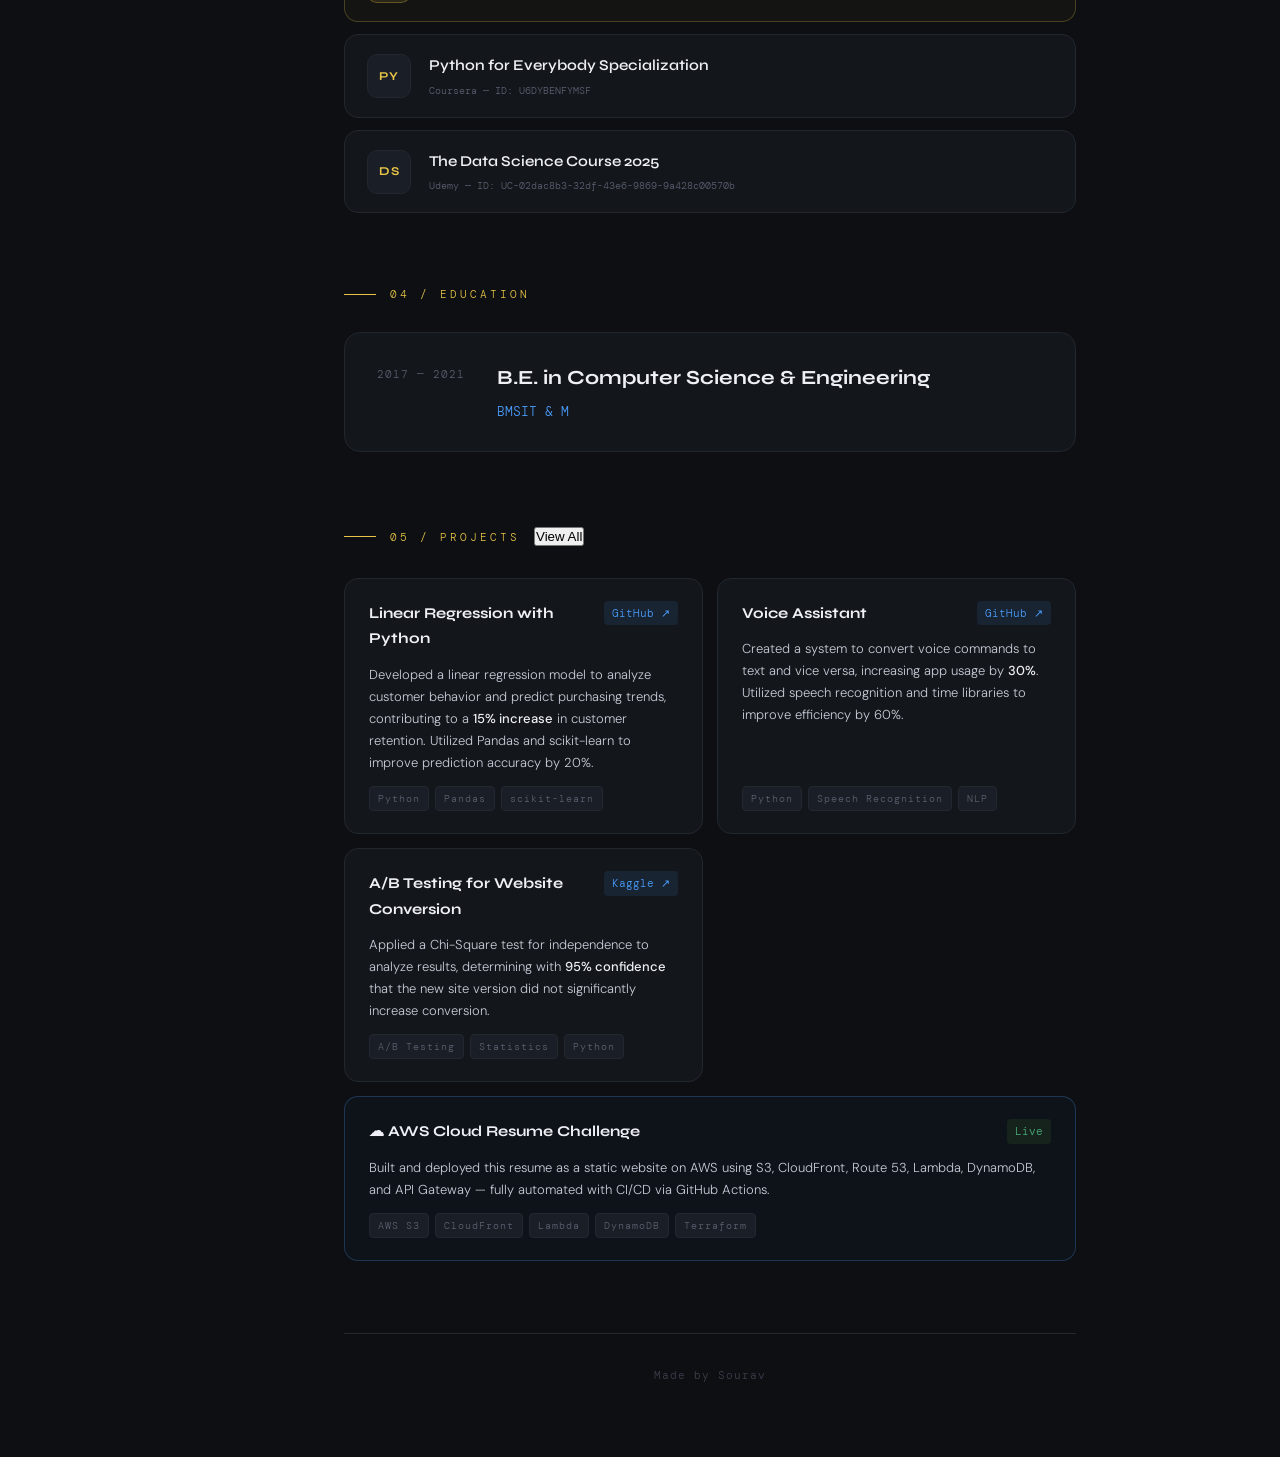
==== commit 2b190e2e: "Update index.html" ====
--- a/frontend/index.html
+++ b/frontend/index.html
@@ -4,7 +4,12 @@
   <meta charset="UTF-8" />
   <meta name="viewport" content="width=device-width, initial-scale=2.0" />
   <title>Sourav Paul — Data Consultant</title>
-  <a href="Resume.pdf" target="_blank">View PDF Document</a>
+  
+  <a href="Resume.pdf" target="_blank" style="display:inline-block; margin-top: 1rem;">
+  <button class="button-64">
+    <span class="text">📄 View Resume</span>
+  </button>
+</a>
 
   <link rel="stylesheet" href="style.css" />
   <link rel="preconnect" href="https://fonts.googleapis.com" />
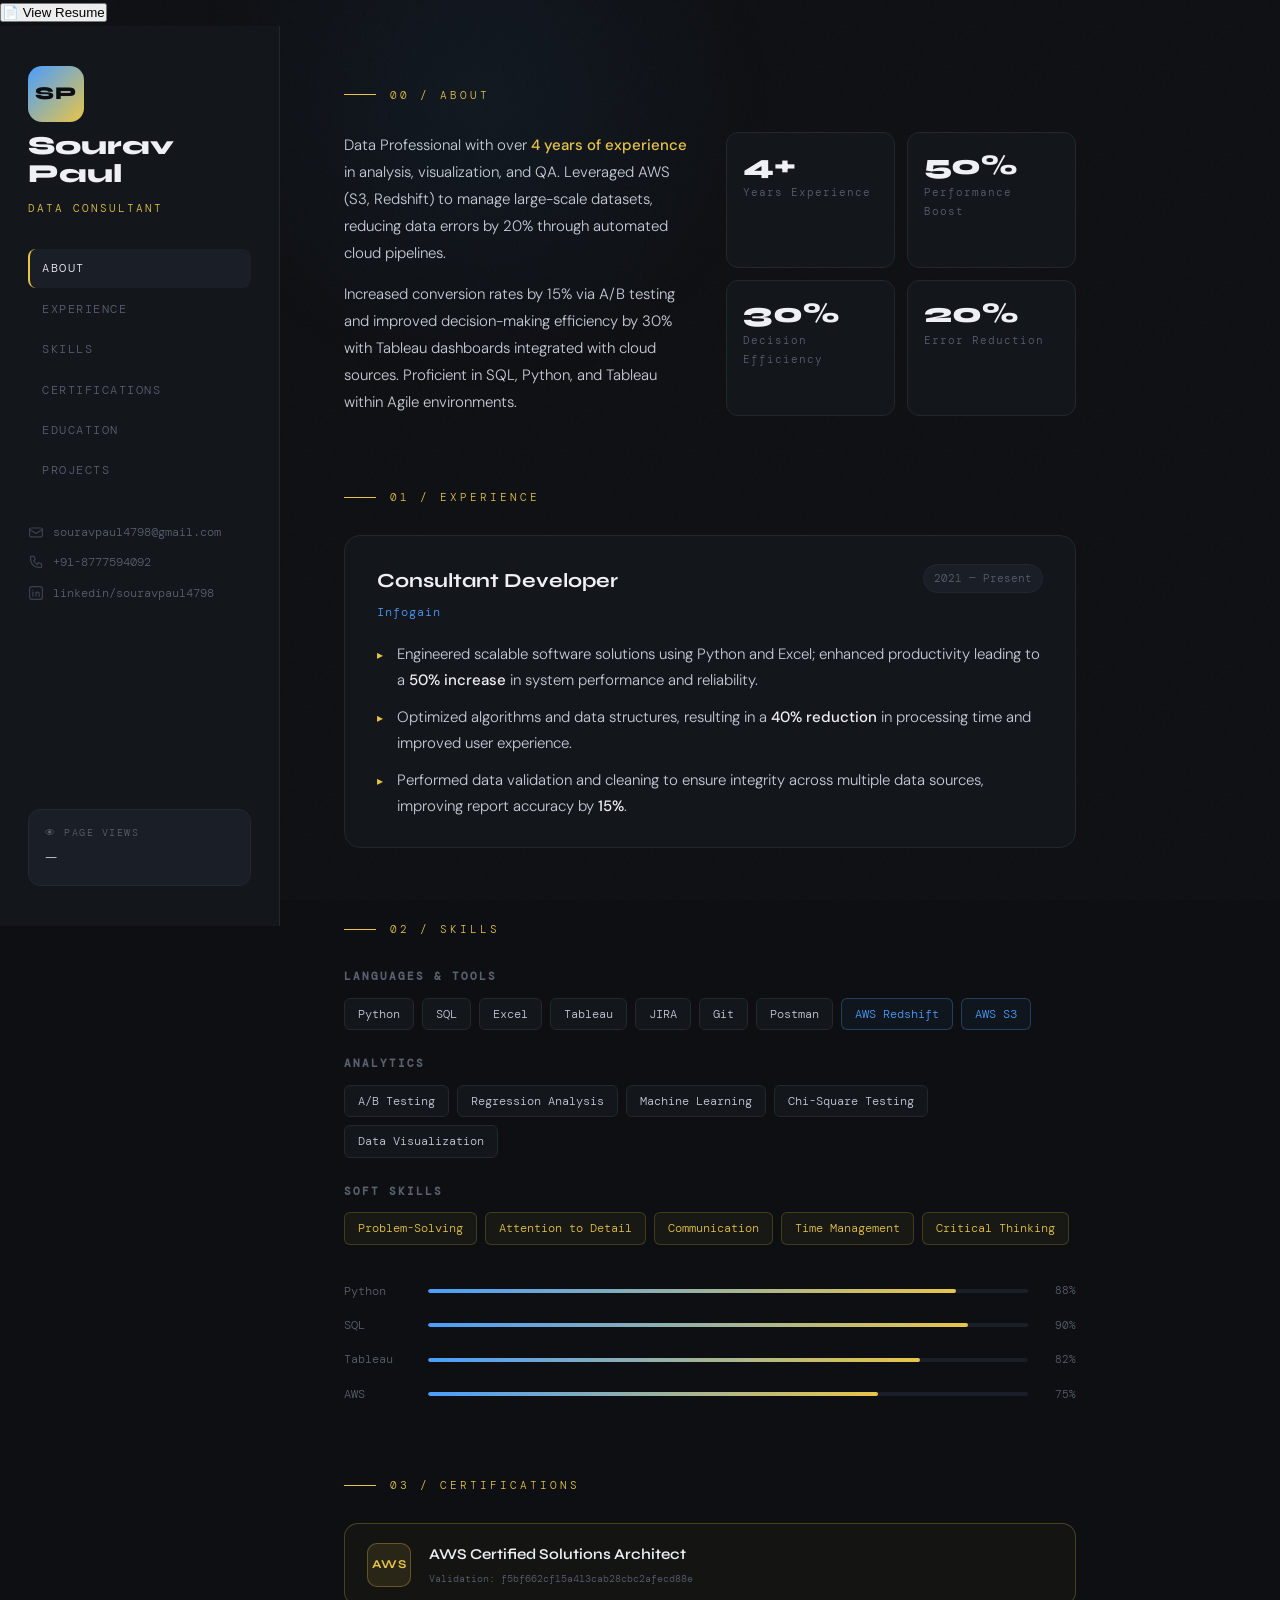
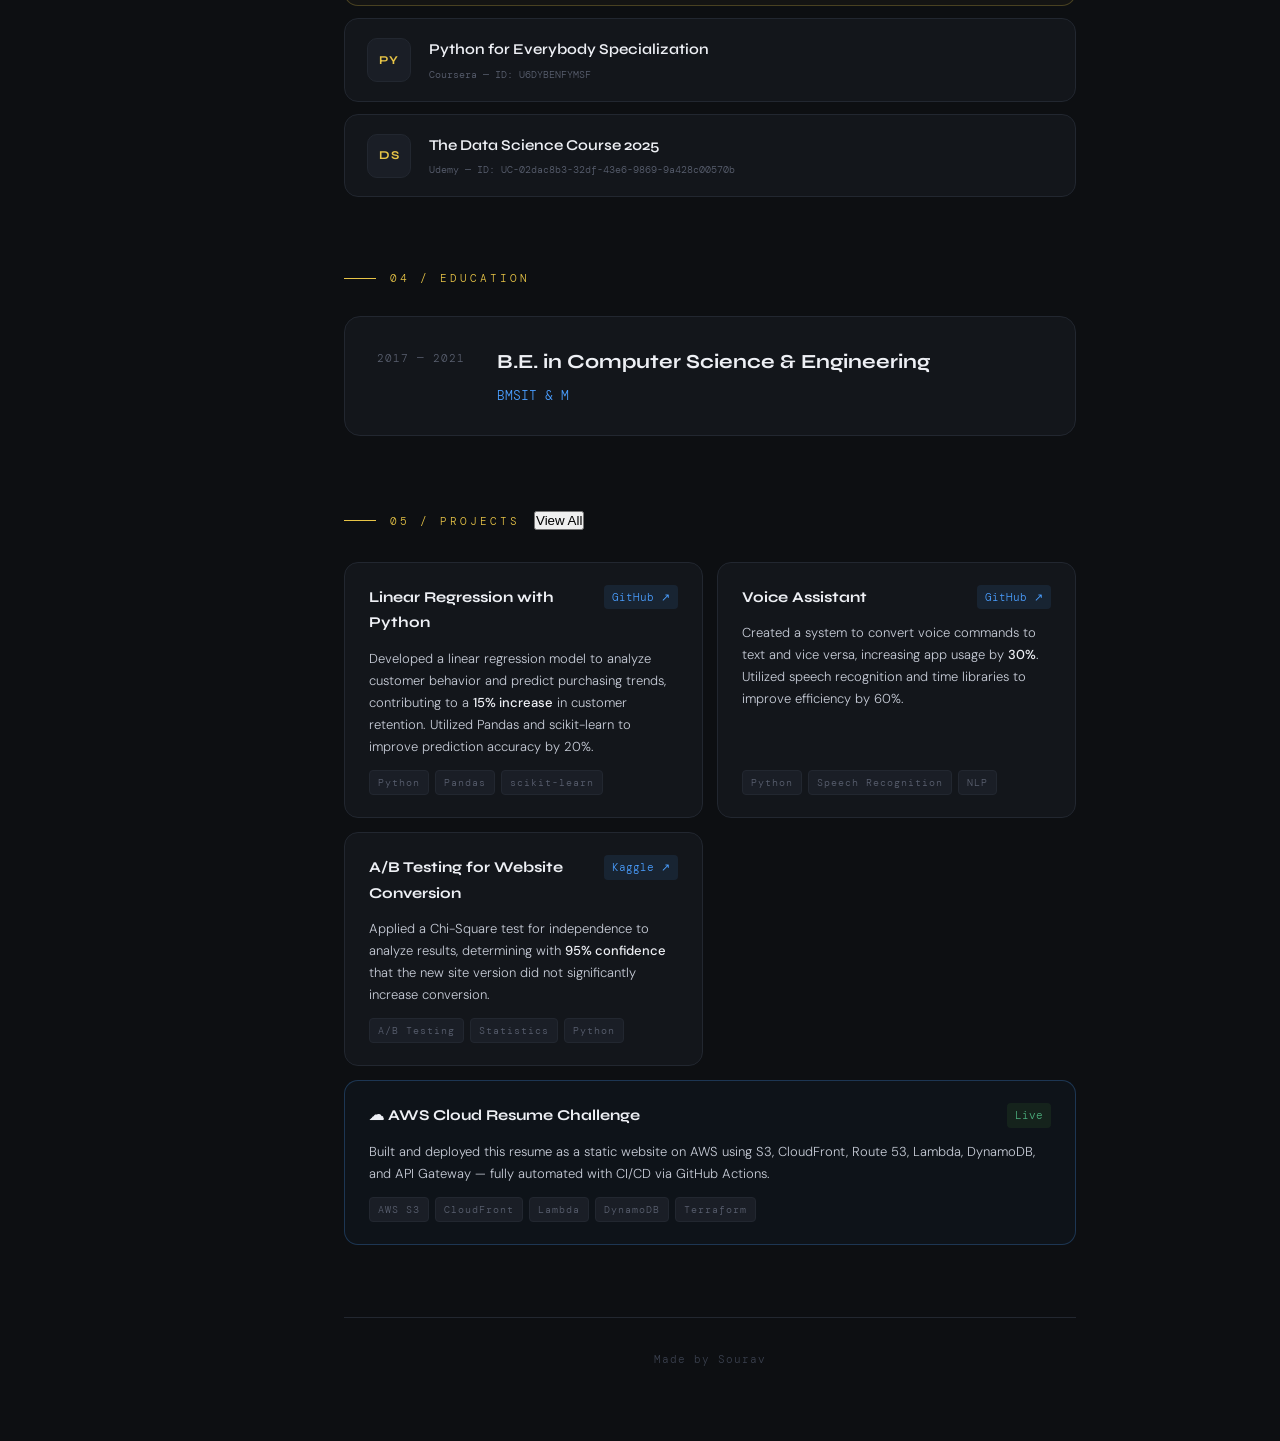
==== commit 1f98b1b8: "Update index.html" ====
--- a/frontend/index.html
+++ b/frontend/index.html
@@ -4,8 +4,8 @@
   <meta charset="UTF-8" />
   <meta name="viewport" content="width=device-width, initial-scale=2.0" />
   <title>Sourav Paul — Data Consultant</title>
-  
-  <a href="Resume.pdf" target="_blank" style="display:inline-block; margin-top: 1rem;">
+
+  <a href="Resume.pdf" >
   <button class="button-64">
     <span class="text">📄 View Resume</span>
   </button>
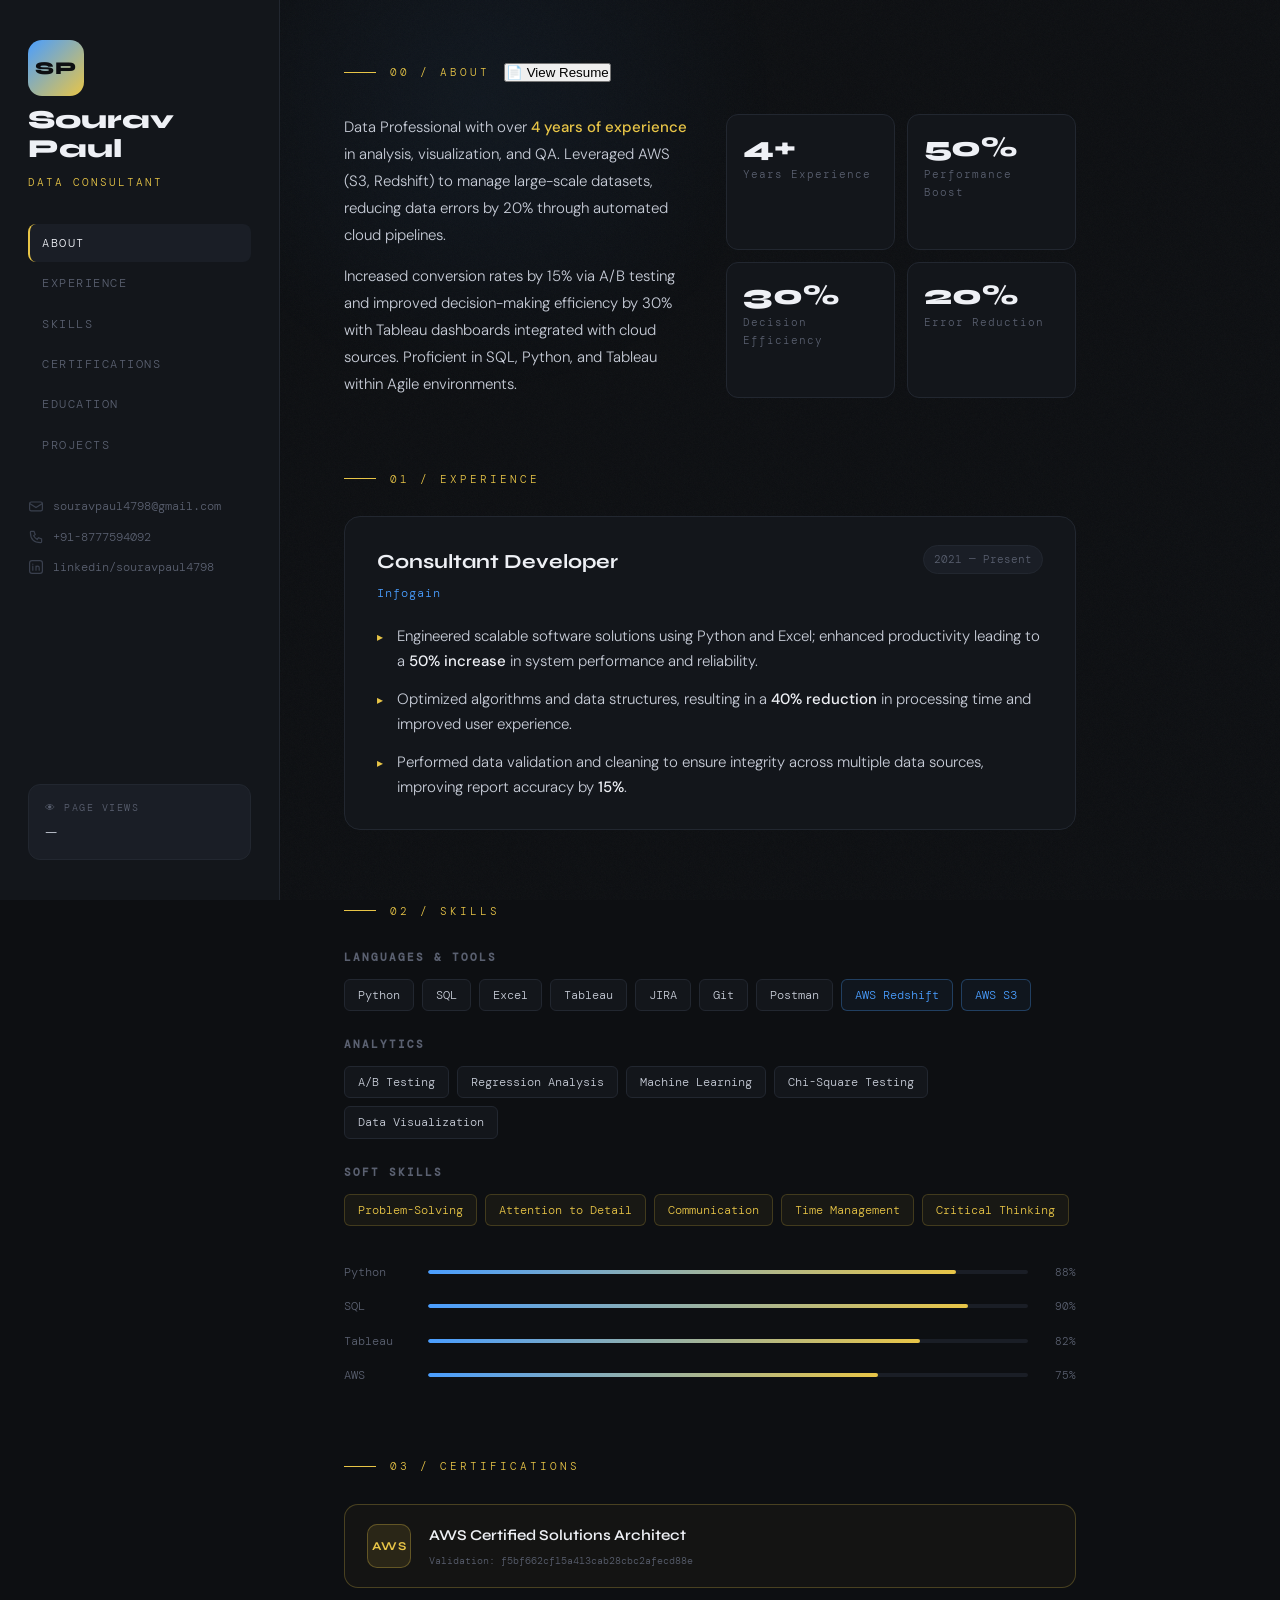
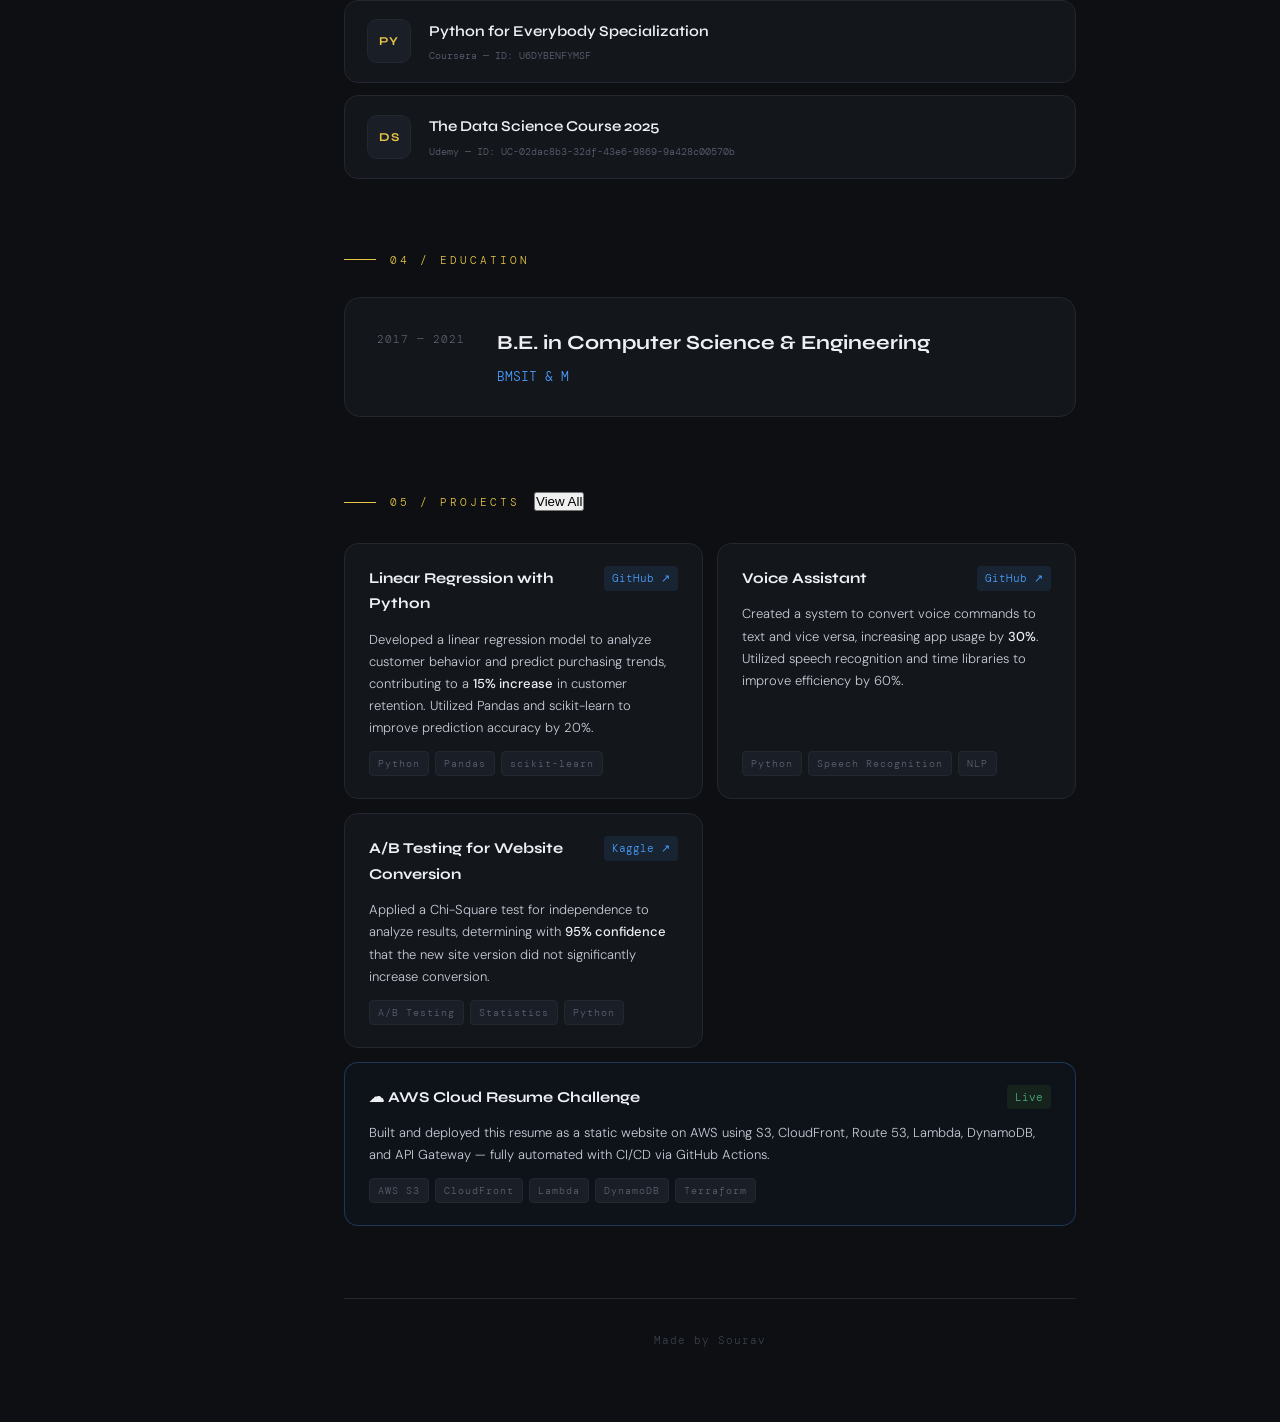
==== commit a4a46641: "Update index.html" ====
--- a/frontend/index.html
+++ b/frontend/index.html
@@ -5,11 +5,7 @@
   <meta name="viewport" content="width=device-width, initial-scale=2.0" />
   <title>Sourav Paul — Data Consultant</title>
 
-  <a href="Resume.pdf" >
-  <button class="button-64">
-    <span class="text">📄 View Resume</span>
-  </button>
-</a>
+  
 
   <link rel="stylesheet" href="style.css" />
   <link rel="preconnect" href="https://fonts.googleapis.com" />
@@ -73,6 +69,13 @@
         <div class="section-label">
           <span class="label-line"></span>
           <span class="label-text">00 / About</span>
+
+          <a href="Resume.pdf" >
+            <button class="button-64">
+              <span class="text">📄 View Resume</span>
+            </button>
+          </a>
+
         </div>
         <div class="about-grid">
           <div class="about-text">
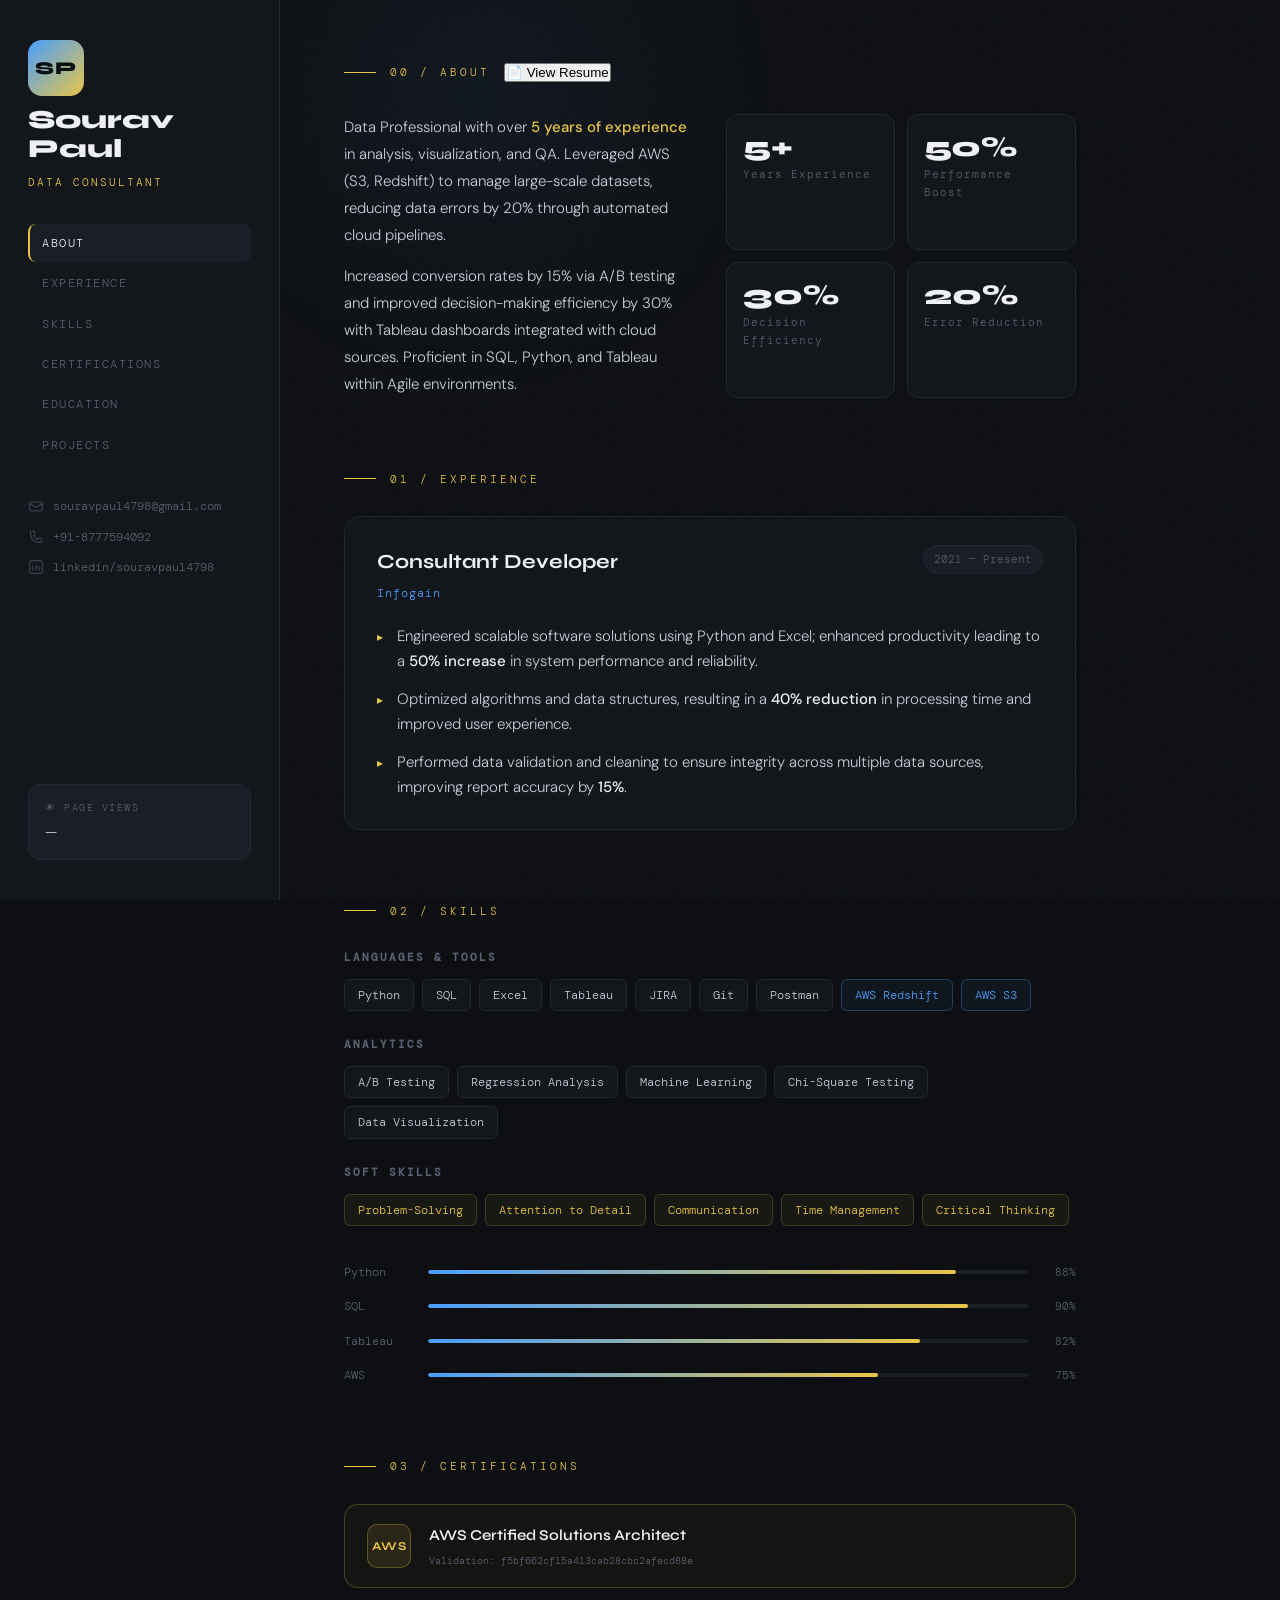
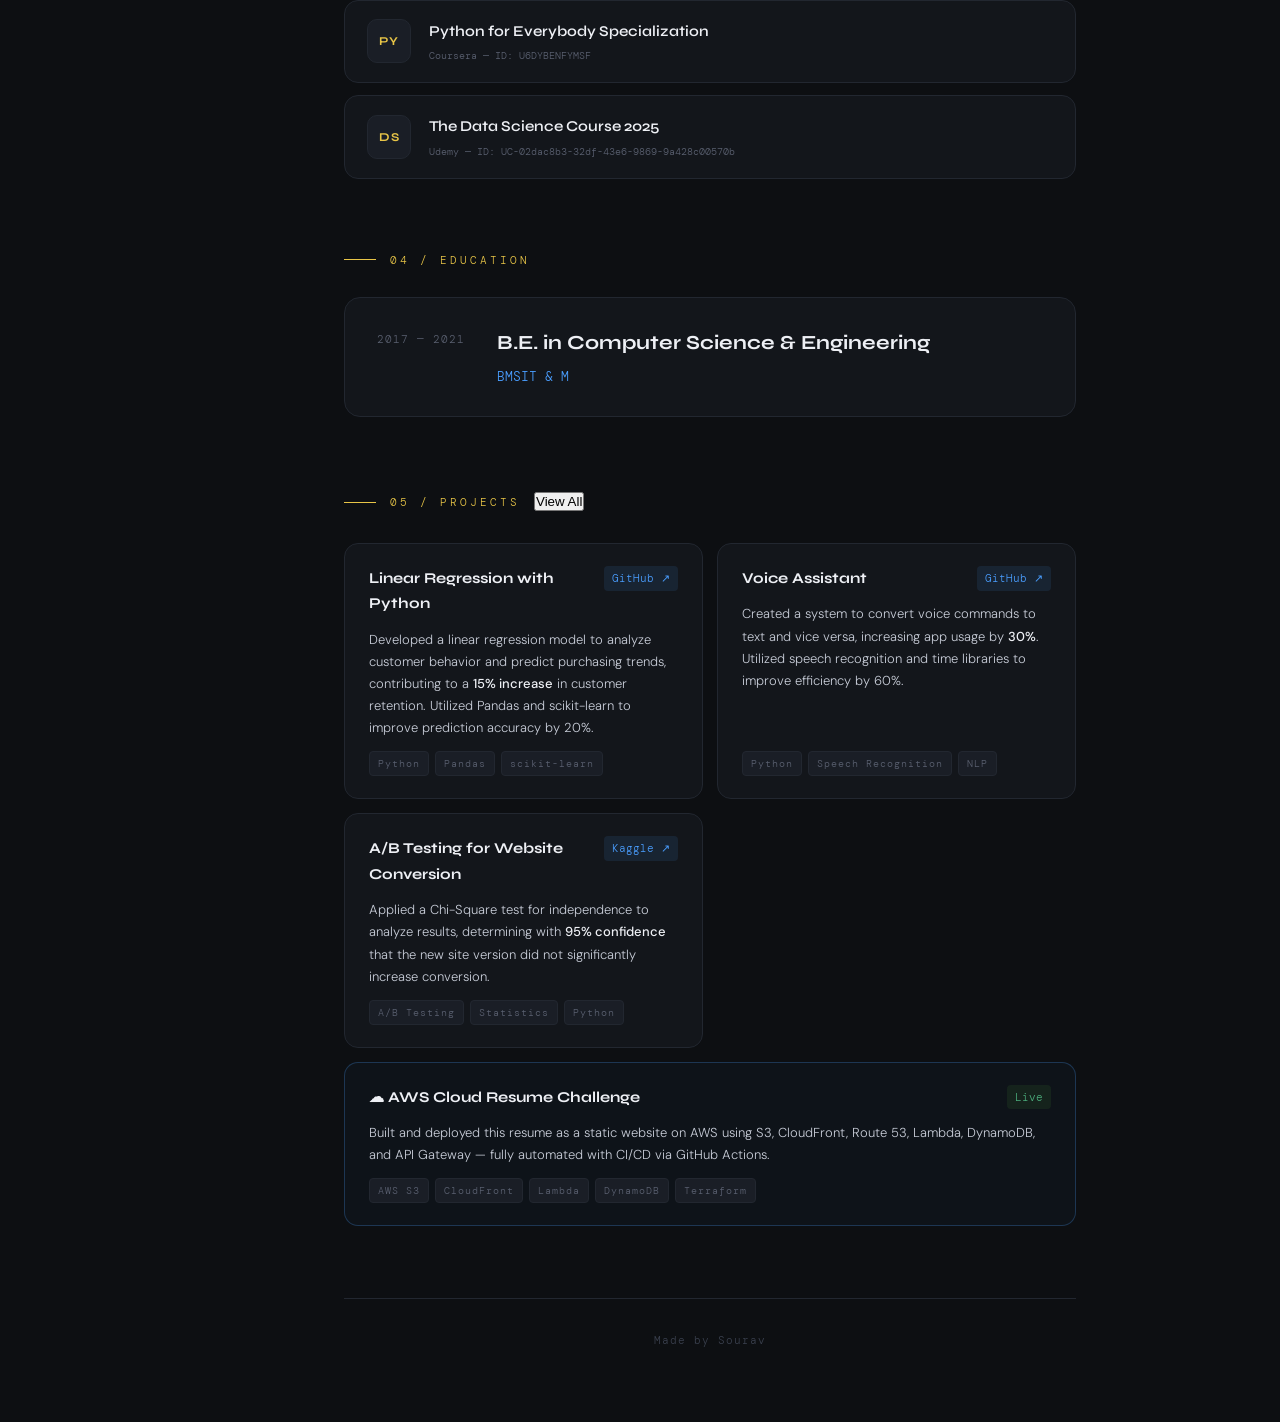
==== commit 8f09562f: "Update index.html" ====
--- a/frontend/index.html
+++ b/frontend/index.html
@@ -79,12 +79,12 @@
         </div>
         <div class="about-grid">
           <div class="about-text">
-            <p>Data Professional with over <mark>4 years of experience</mark> in analysis, visualization, and QA. Leveraged AWS (S3, Redshift) to manage large-scale datasets, reducing data errors by 20% through automated cloud pipelines.</p>
+            <p>Data Professional with over <mark>5 years of experience</mark> in analysis, visualization, and QA. Leveraged AWS (S3, Redshift) to manage large-scale datasets, reducing data errors by 20% through automated cloud pipelines.</p>
             <p>Increased conversion rates by 15% via A/B testing and improved decision-making efficiency by 30% with Tableau dashboards integrated with cloud sources. Proficient in SQL, Python, and Tableau within Agile environments.</p>
           </div>
           <div class="stats-grid">
             <div class="stat-card">
-              <span class="stat-num">4+</span>
+              <span class="stat-num">5+</span>
               <span class="stat-desc">Years Experience</span>
             </div>
             <div class="stat-card">
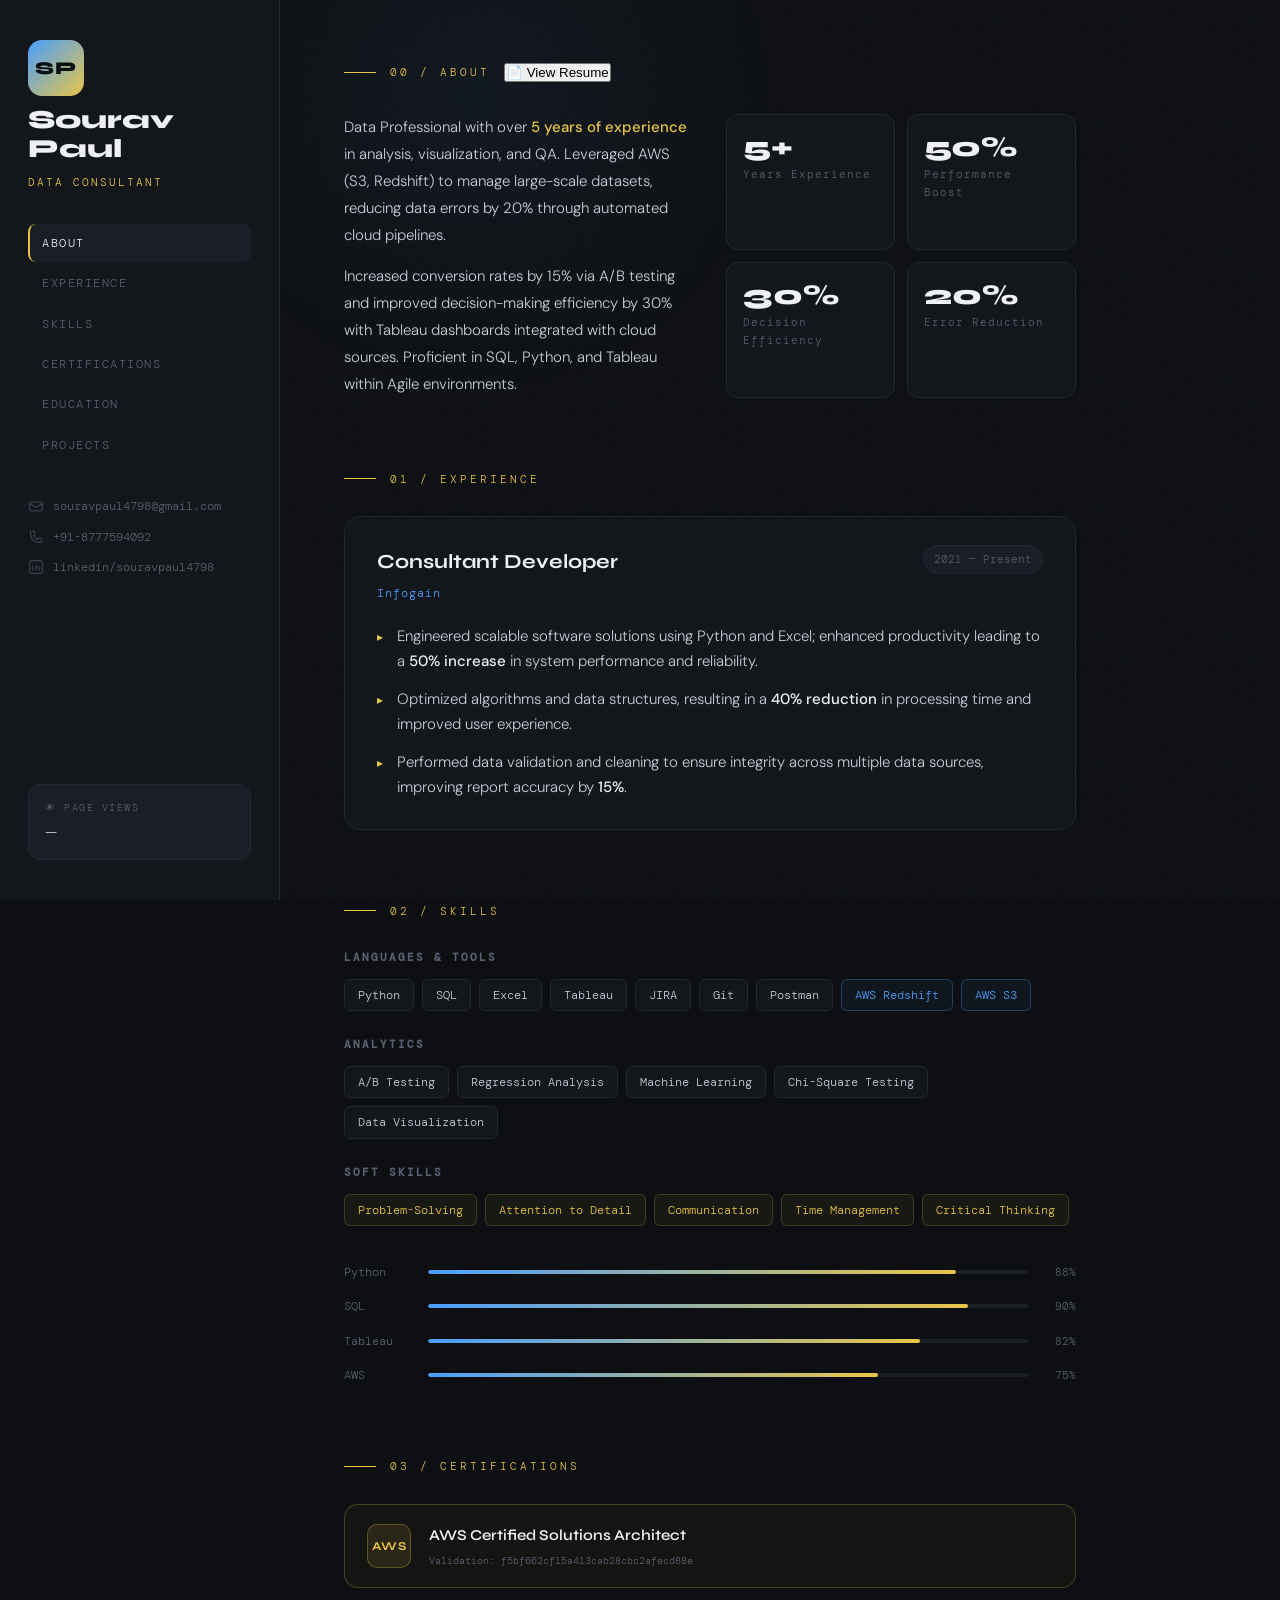
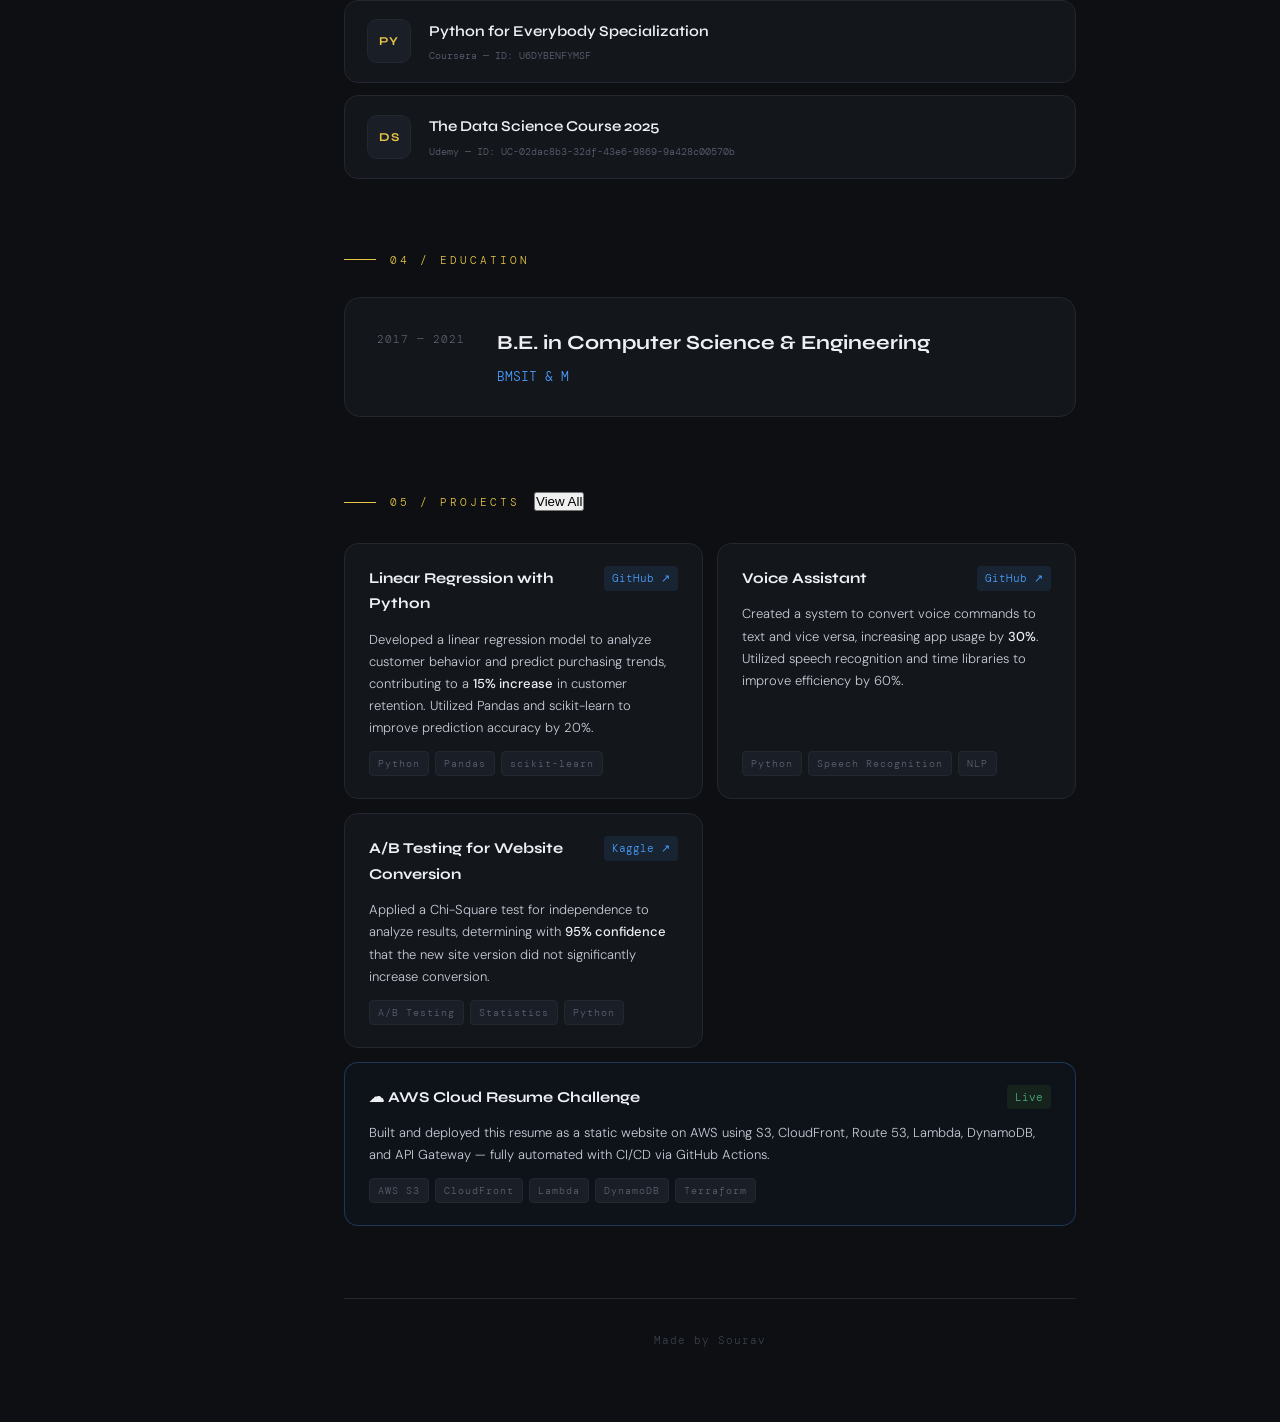
==== commit caf36a29: "Update index.html" ====
--- a/frontend/index.html
+++ b/frontend/index.html
@@ -3,7 +3,7 @@
 <head>
   <meta charset="UTF-8" />
   <meta name="viewport" content="width=device-width, initial-scale=2.0" />
-  <title>Sourav Paul — Data Consultant</title>
+  <title>Sourav Paul — AWS Cloud Engineer</title>
 
   
 
